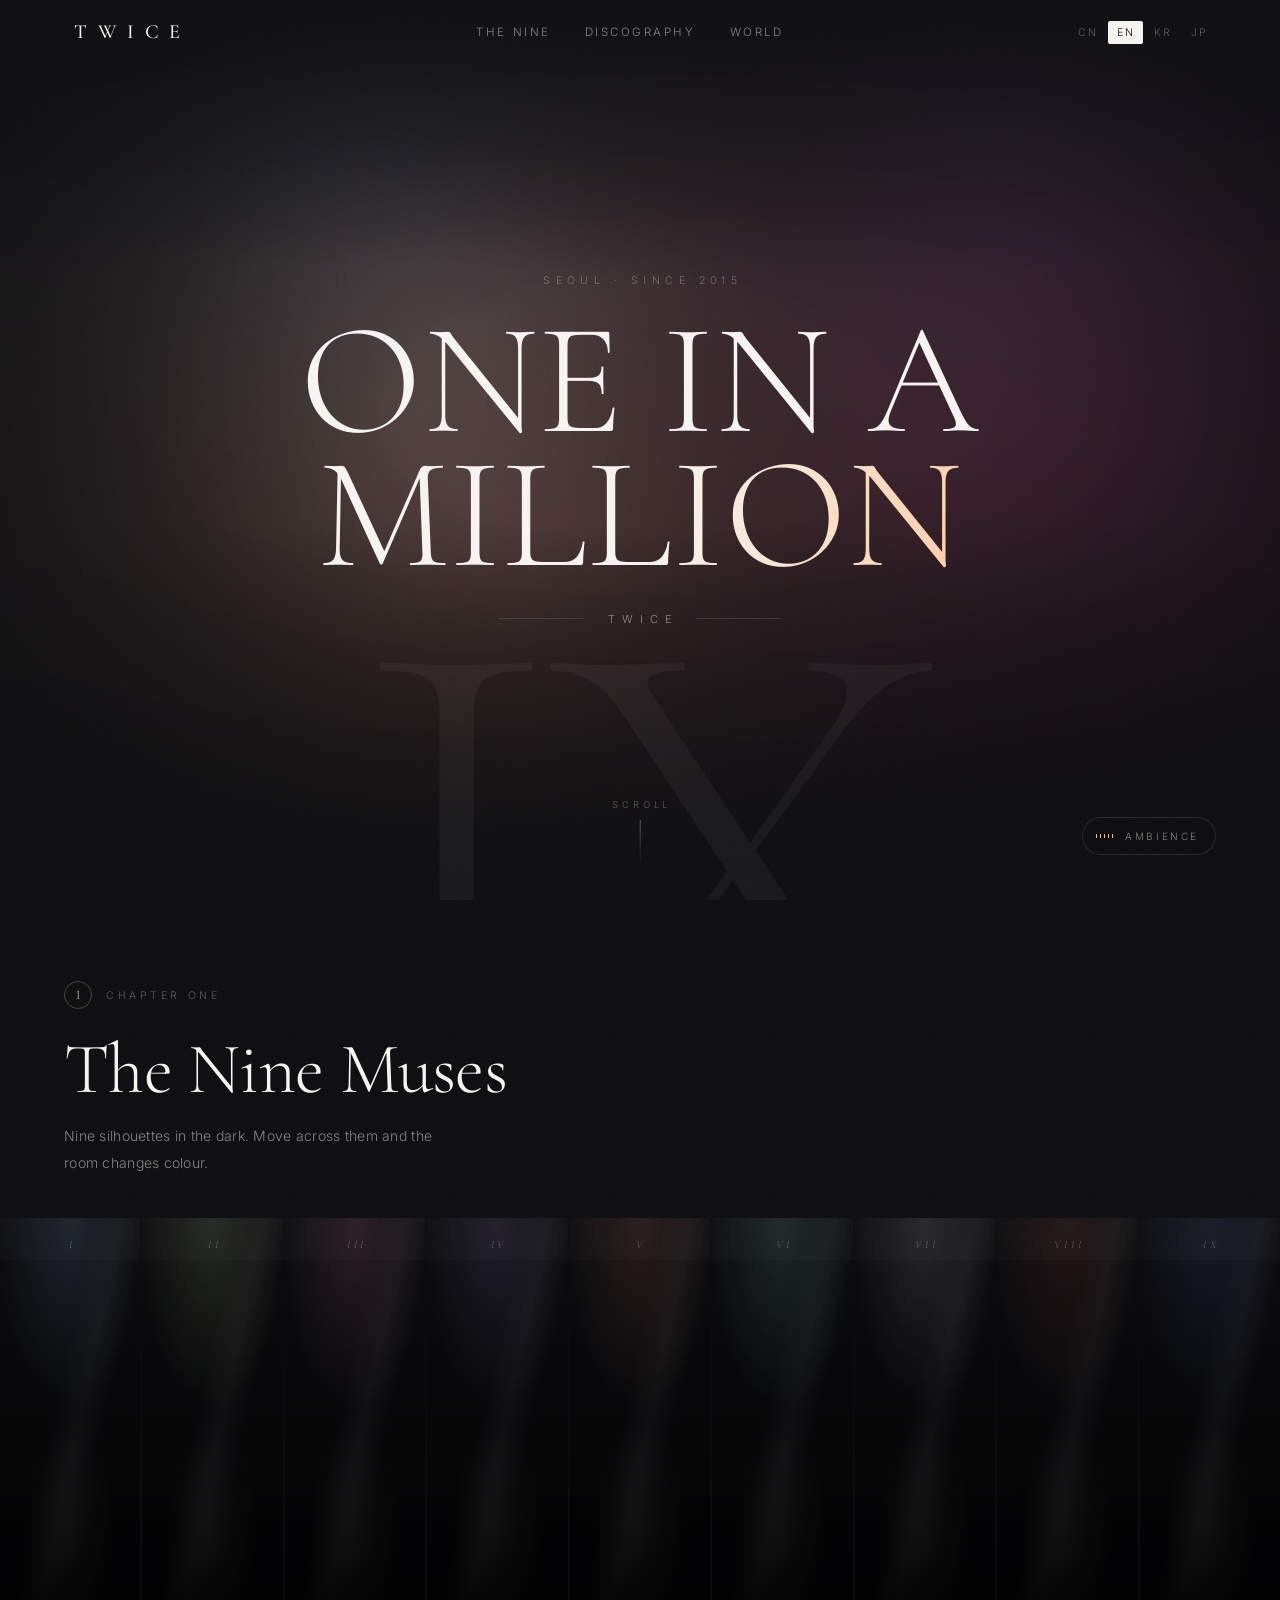
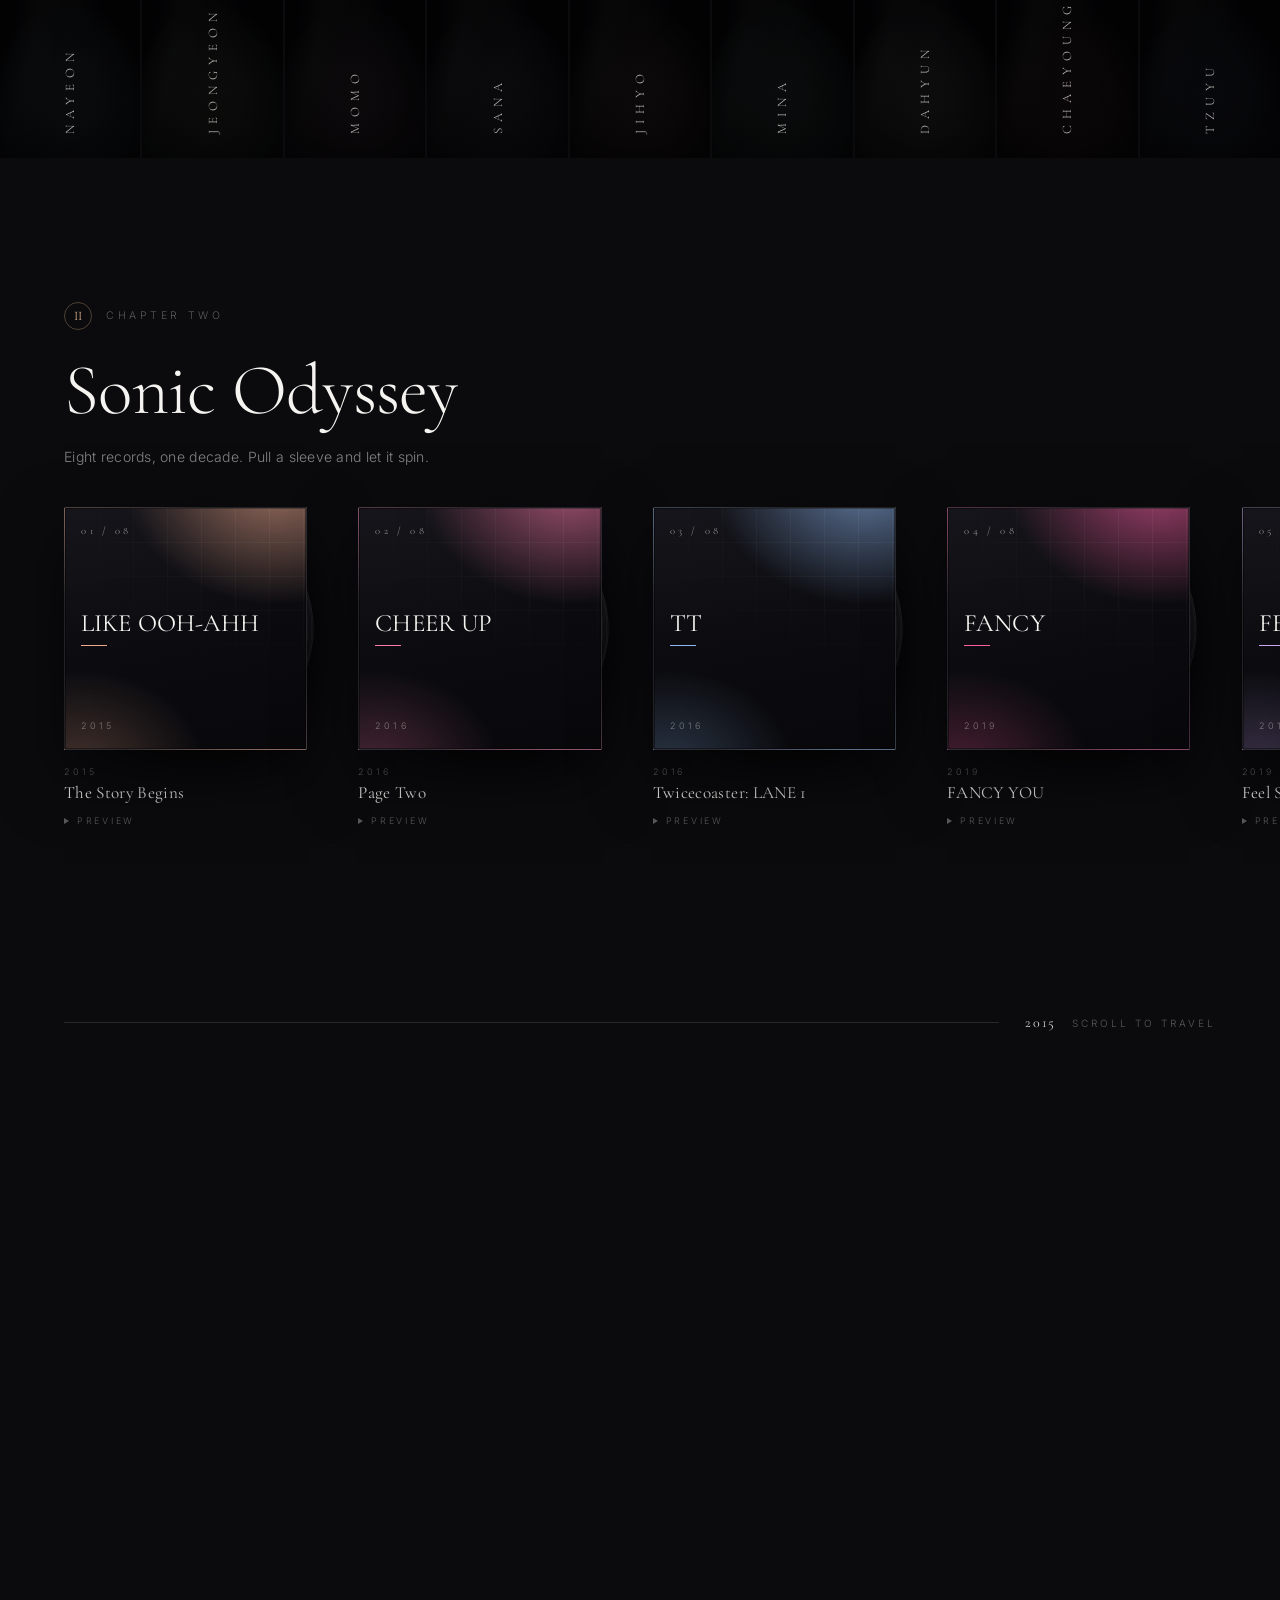
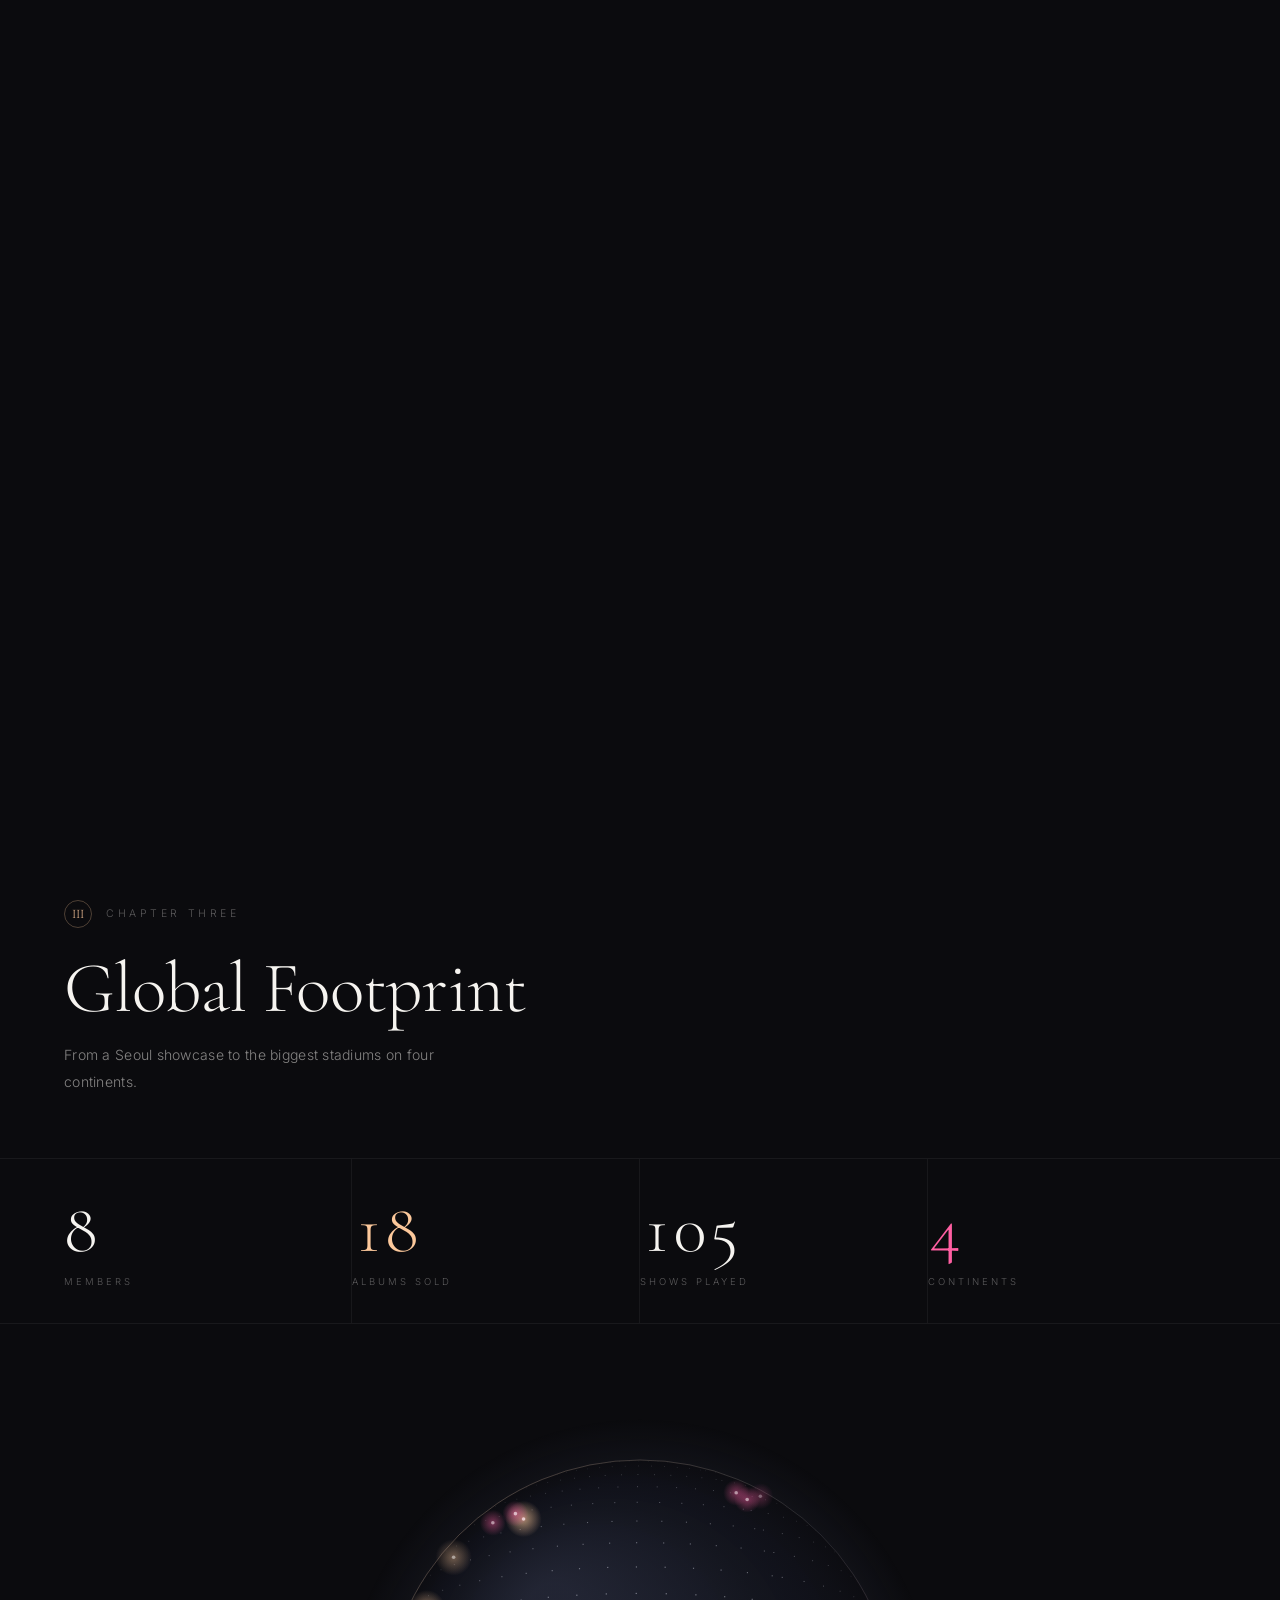
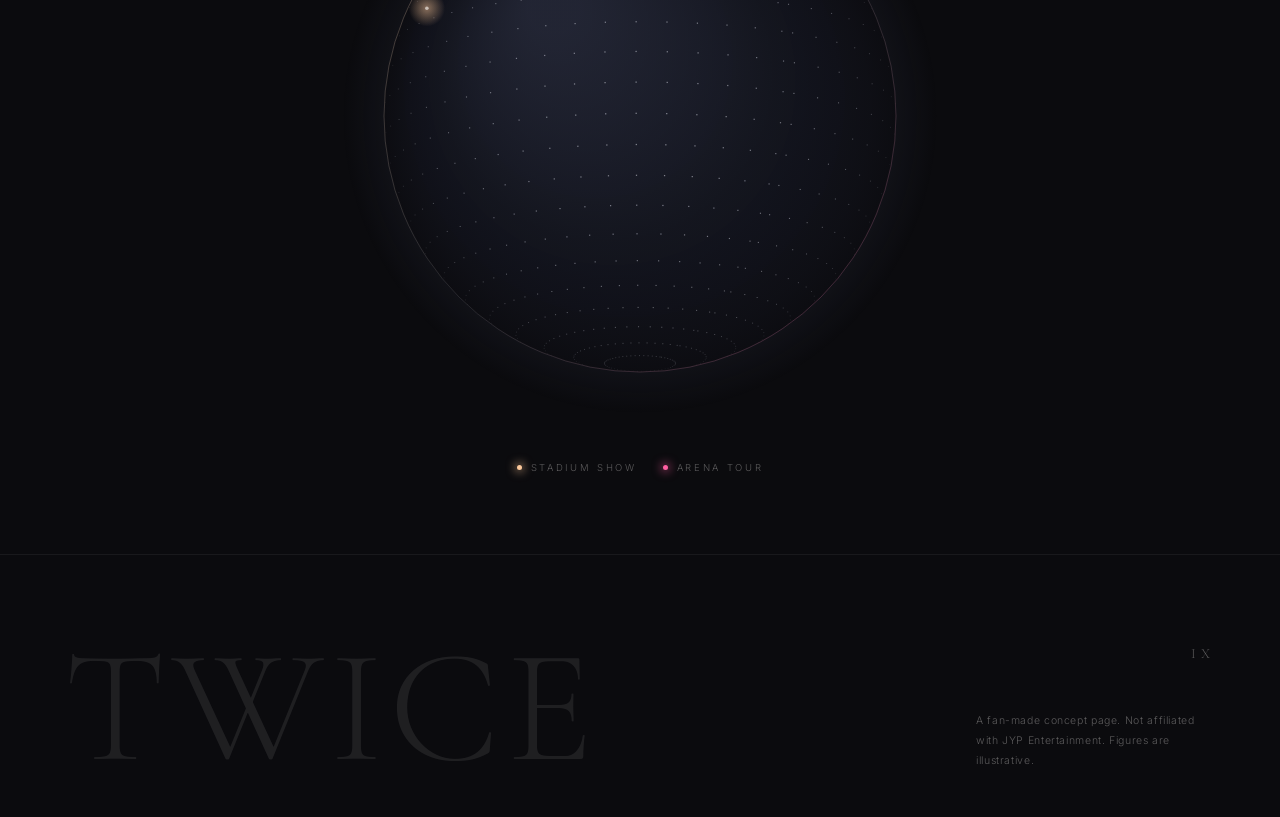
==== twice/index.html @ 0f2a654a "feat(twice): 新增 TWICE 宣传页——九人九色手风琴 / 黑胶唱片墙 / 3D 地球 / 四语切换 - 轻奢暗黑版式：哑光黑底，应援色只做边缘环境光，衬线标题 + 细字距正文 - 首屏" ====
<!DOCTYPE html>
<html lang="en" data-lang="en">
<head>
<meta charset="UTF-8">
<meta name="viewport" content="width=device-width, initial-scale=1">
<title>TWICE — ONE IN A MILLION</title>
<meta name="description" content="An editorial tribute to TWICE — nine voices, a decade on stage, and a world lit up in candy light.">
<meta name="theme-color" content="#0B0B0E">
<link rel="icon" href="../favicon.svg" type="image/svg+xml">
<link rel="preconnect" href="https://fonts.googleapis.com">
<link rel="preconnect" href="https://fonts.gstatic.com" crossorigin>
<link href="https://fonts.googleapis.com/css2?family=Cormorant+Garamond:ital,wght@0,300;0,400;0,500;0,600;1,300;1,400&family=Inter:wght@300;400;500&family=Noto+Sans+SC:wght@300;400;500&family=Noto+Serif+SC:wght@300;400&display=swap" rel="stylesheet">
<link rel="stylesheet" href="./style.css">
</head>
<body class="is-loading">

<!-- 微噪点 + 环境极光 -->
<div class="grain" aria-hidden="true"></div>
<div class="ambient" aria-hidden="true"><i class="a"></i><i class="b"></i></div>

<!-- Candybong 光标 -->
<canvas class="cursor-trail" id="cursorTrail" aria-hidden="true"></canvas>
<div class="cursor-dot" id="cursorDot" aria-hidden="true"></div>

<!-- 载入：罗马数字 IX 的线条 -->
<div class="loader" id="loader" aria-hidden="true">
  <svg class="loader-ix" viewBox="0 0 120 64" fill="none">
    <path class="s1" d="M30 8v48"/>
    <path class="s2" d="M90 8L56 56"/>
    <path class="s3" d="M56 8L90 56"/>
  </svg>
  <div class="loader-bar"><i id="loaderBar"></i></div>
  <div class="loader-num" id="loaderNum">00</div>
</div>

<nav class="nav" id="nav">
  <a class="nav-mark" href="#top">TWICE</a>
  <div class="nav-links">
    <a href="#muses" data-i18n="nav.nine">The Nine</a>
    <a href="#odyssey" data-i18n="nav.disco">Discography</a>
    <a href="#footprint" data-i18n="nav.world">World</a>
  </div>
  <div class="lang" role="group" aria-label="Language">
    <button type="button" data-lang-btn="cn">CN</button>
    <button type="button" data-lang-btn="en" class="on">EN</button>
    <button type="button" data-lang-btn="kr">KR</button>
    <button type="button" data-lang-btn="jp">JP</button>
  </div>
</nav>

<main id="top">

  <!-- ============ 首屏 ============ -->
  <section class="hero" id="hero">
    <canvas class="hero-canvas" id="heroCanvas"></canvas>
    <div class="hero-vignette"></div>
    <div class="hero-ix" aria-hidden="true">IX</div>
    <div class="hero-inner" id="heroInner">
      <p class="hero-kicker" data-i18n="hero.kicker">Seoul · Since 2015</p>
      <h1 class="hero-title"><span>One in a</span><span>Million</span></h1>
      <p class="hero-sub"><i></i><span>TWICE</span><i></i></p>
    </div>
    <button class="sound" id="soundBtn" type="button" aria-pressed="false">
      <span class="bars"><i></i><i></i><i></i><i></i><i></i></span>
      <span class="sound-label" data-i18n="hero.sound">Ambience</span>
    </button>
    <div class="scroll-hint"><span data-i18n="hero.scroll">Scroll</span><i></i></div>
  </section>

  <!-- ============ 九人九色 ============ -->
  <section class="muses" id="muses">
    <header class="sec-head">
      <p class="sec-kicker"><span>I</span> <em data-i18n="muses.kicker">Chapter One</em></p>
      <h2 class="sec-title" data-i18n="muses.title">The Nine Muses</h2>
      <p class="sec-lead" data-i18n="muses.lead">Nine silhouettes in the dark. Move across them and the room changes colour.</p>
    </header>
    <div class="muses-track" id="musesTrack"></div>
  </section>

  <!-- ============ 音乐编年史 ============ -->
  <section class="odyssey" id="odyssey">
    <div class="ody-sticky">
      <header class="sec-head ody-head">
        <p class="sec-kicker"><span>II</span> <em data-i18n="ody.kicker">Chapter Two</em></p>
        <h2 class="sec-title" data-i18n="ody.title">Sonic Odyssey</h2>
        <p class="sec-lead" data-i18n="ody.lead">Eight records, one decade. Pull a sleeve and let it spin.</p>
      </header>
      <div class="ody-viewport">
        <div class="ody-track" id="odyTrack"></div>
      </div>
      <div class="ody-foot">
        <div class="ody-progress"><i id="odyBar"></i></div>
        <p class="ody-now"><span id="odyNow">2015</span> <em data-i18n="ody.now">scroll to travel</em></p>
      </div>
    </div>
  </section>

  <!-- ============ 全球足迹 ============ -->
  <section class="footprint" id="footprint">
    <header class="sec-head">
      <p class="sec-kicker"><span>III</span> <em data-i18n="fp.kicker">Chapter Three</em></p>
      <h2 class="sec-title" data-i18n="fp.title">Global Footprint</h2>
      <p class="sec-lead" data-i18n="fp.lead">From a Seoul showcase to the biggest stadiums on four continents.</p>
    </header>

    <div class="stats">
      <div class="stat"><b data-count="9" data-suffix="">0</b><span data-i18n="fp.s1">Members</span></div>
      <div class="stat"><b data-count="20" data-suffix="M+">0</b><span data-i18n="fp.s2">Albums sold</span></div>
      <div class="stat"><b data-count="120" data-suffix="+">0</b><span data-i18n="fp.s3">Shows played</span></div>
      <div class="stat"><b data-count="4" data-suffix="">0</b><span data-i18n="fp.s4">Continents</span></div>
    </div>

    <div class="globe-wrap">
      <canvas id="globe" role="img" aria-label="Interactive globe of tour stops — drag to rotate, click a city"></canvas>
      <div class="globe-legend">
        <span><i class="dot gold"></i><em data-i18n="fp.legend1">Stadium show</em></span>
        <span><i class="dot pink"></i><em data-i18n="fp.legend2">Arena tour</em></span>
      </div>
      <div class="globe-card" id="globeCard" aria-live="polite">
        <p class="gc-kicker" id="gcKicker">Tokyo</p>
        <h3 id="gcTitle">Nissan Stadium</h3>
        <p id="gcDesc">Two nights, 140,000 candy lights.</p>
        <div class="gc-art" id="gcArt"></div>
      </div>
    </div>
  </section>

  <footer class="foot">
    <div class="foot-mark">TWICE</div>
    <p class="foot-note" data-i18n="foot.note">A fan-made concept page. Not affiliated with JYP Entertainment. Figures are illustrative.</p>
    <div class="foot-ix">IX</div>
  </footer>

</main>

<script src="./main.js"></script>
</body>
</html>
---- twice/style.css ----
/* ============================================================
   TWICE — ONE IN A MILLION
   轻奢暗黑 · 官方应援色做环境极光 · 杂志式留白
   ============================================================ */

:root{
  --ink:      #0B0B0E;
  --ink-2:    #101014;
  --paper:    #F6F4F0;
  --mute:     rgba(246,244,240,.52);
  --mute-2:   rgba(246,244,240,.34);
  --line:     rgba(246,244,240,.12);
  --line-2:   rgba(246,244,240,.06);
  --apricot:  #FCC89B;
  --magenta:  #FF5FA2;
  --champ:    #D8C39C;

  --glow-a:   #FCC89B;
  --glow-b:   #FF5FA2;

  --serif: "Cormorant Garamond","Playfair Display","Noto Serif SC","Source Han Serif SC","Songti SC",SimSun,"宋体",Georgia,"Times New Roman",serif;
  --sans:  "Inter","Noto Sans SC",-apple-system,"Segoe UI",system-ui,sans-serif;

  --ease: cubic-bezier(.16,1,.3,1);
  --pad: clamp(20px,5vw,84px);
}

*,*::before,*::after{box-sizing:border-box}
html{scroll-behavior:smooth}
body{
  margin:0;background:var(--ink);color:var(--paper);
  font-family:var(--sans);font-weight:300;
  -webkit-font-smoothing:antialiased;
  overflow-x:hidden;
}
body.is-loading{overflow:hidden;height:100vh}
img,canvas{display:block;max-width:100%}
button{font:inherit;color:inherit;background:none;border:0;cursor:pointer}
a{color:inherit;text-decoration:none}
::selection{background:var(--magenta);color:#0B0B0E}

/* 触屏/窄屏隐藏自定义光标 */
@media (hover:none),(max-width:820px){
  .cursor-dot,.cursor-trail{display:none}
  body{cursor:auto}
}

/* ---------- 胶片噪点 ---------- */
.grain{
  position:fixed;inset:-40%;z-index:9;pointer-events:none;
  opacity:.05;mix-blend-mode:screen;
  background-image:url("data:image/svg+xml,%3Csvg xmlns='http://www.w3.org/2000/svg' width='160' height='160'%3E%3Cfilter id='n'%3E%3CfeTurbulence type='fractalNoise' baseFrequency='.85' numOctaves='3' stitchTiles='stitch'/%3E%3C/filter%3E%3Crect width='160' height='160' filter='url(%23n)'/%3E%3C/svg%3E");
  animation:grain 6s steps(5) infinite;
}
@keyframes grain{
  0%{transform:translate(0,0)}20%{transform:translate(-3%,2%)}40%{transform:translate(2%,-3%)}
  60%{transform:translate(-2%,-2%)}80%{transform:translate(3%,1%)}100%{transform:translate(0,0)}
}

/* ---------- 环境极光：应援色只在边缘若隐若现 ---------- */
.ambient{position:fixed;inset:0;z-index:0;pointer-events:none;overflow:hidden}
.ambient i{
  position:absolute;display:block;border-radius:50%;
  filter:blur(150px);opacity:.10;
  transition:background 1.2s var(--ease),opacity 1.2s var(--ease);
}
.ambient .a{
  width:52vw;height:52vw;left:-26vw;top:-20vw;
  background:radial-gradient(circle,var(--glow-a),transparent 66%);
}
.ambient .b{
  width:48vw;height:48vw;right:-24vw;bottom:-20vw;
  background:radial-gradient(circle,var(--glow-b),transparent 66%);
}

/* ---------- Candybong 光标 ---------- */
.cursor-dot{
  position:fixed;left:0;top:0;width:9px;height:9px;border-radius:50%;
  background:var(--apricot);z-index:60;pointer-events:none;
  transform:translate(-50%,-50%);
  box-shadow:0 0 14px 3px rgba(252,200,155,.55),0 0 34px 10px rgba(255,95,162,.22);
  mix-blend-mode:screen;
  transition:width .25s var(--ease),height .25s var(--ease),background .25s;
}
.cursor-dot.is-down{width:26px;height:26px;background:var(--magenta)}
.cursor-trail{position:fixed;inset:0;width:100%;height:100%;z-index:59;pointer-events:none;mix-blend-mode:screen}
@media (hover:none),(max-width:820px){ body{cursor:auto} }

/* ---------- 载入 ---------- */
.loader{
  position:fixed;inset:0;z-index:100;background:var(--ink);
  display:grid;place-content:center;justify-items:center;gap:26px;
  transition:opacity .9s var(--ease),visibility .9s;
}
.loader.is-done{opacity:0;visibility:hidden}
.loader-ix{width:132px;height:70px}
.loader-ix path{
  stroke:rgba(246,244,240,.92);stroke-width:1.6;stroke-linecap:round;
  stroke-dasharray:70;stroke-dashoffset:70;
  animation:draw .95s var(--ease) forwards;
}
.loader-ix .s2{animation-delay:.14s}
.loader-ix .s3{animation-delay:.28s}
@keyframes draw{to{stroke-dashoffset:0}}
.loader-bar{width:132px;height:1px;background:var(--line);overflow:hidden}
.loader-bar i{display:block;height:100%;width:0;background:linear-gradient(90deg,var(--apricot),var(--magenta))}
.loader-num{
  font-family:var(--serif);font-size:12px;letter-spacing:.42em;
  color:rgba(246,244,240,.5);font-variant-numeric:tabular-nums;
}

/* ---------- 导航 ---------- */
.nav{
  position:fixed;top:0;left:0;right:0;z-index:50;
  display:flex;align-items:center;justify-content:space-between;
  gap:24px;padding:20px var(--pad);
  border-bottom:1px solid transparent;
  background:transparent;
  transition:transform .8s var(--ease),background .5s,border-color .5s,backdrop-filter .5s,padding .5s var(--ease);
}
body.is-loading .nav{transform:translateY(-102%)}
.nav.is-solid{
  background:rgba(11,11,14,.62);
  backdrop-filter:blur(22px) saturate(140%);
  -webkit-backdrop-filter:blur(22px) saturate(140%);
  border-bottom-color:var(--line-2);
  padding-top:14px;padding-bottom:14px;
}
.nav-mark{
  font-family:var(--serif);font-size:20px;letter-spacing:.52em;
  font-weight:500;text-indent:.52em;
}
.nav-links{display:flex;gap:34px;font-size:11.5px;letter-spacing:.22em;text-transform:uppercase;color:var(--mute)}
.nav-links a{position:relative;padding:4px 0;transition:color .3s}
.nav-links a::after{
  content:"";position:absolute;left:0;right:0;bottom:0;height:1px;
  background:linear-gradient(90deg,var(--apricot),var(--magenta));
  transform:scaleX(0);transform-origin:left;transition:transform .5s var(--ease);
}
.nav-links a:hover{color:var(--paper)}
.nav-links a:hover::after{transform:scaleX(1)}

.lang{display:flex;gap:2px;align-items:center}
.lang button{
  padding:5px 9px;font-size:10.5px;letter-spacing:.14em;color:var(--mute-2);
  border-radius:2px;transition:color .3s,background .3s;
}
.lang button:hover{color:var(--paper)}
.lang button.on{color:var(--ink);background:var(--paper)}
@media (max-width:760px){
  .nav-links{display:none}
  .nav-mark{font-size:17px;letter-spacing:.4em}
}

/* ---------- 通用章节头 ---------- */
.sec-head{max-width:1440px;margin:0 auto;padding:0 var(--pad)}
.sec-kicker{
  display:flex;align-items:center;gap:14px;
  font-size:10.5px;letter-spacing:.34em;text-transform:uppercase;color:var(--mute-2);
  margin:0 0 26px;
}
.sec-kicker span{
  font-family:var(--serif);font-size:13px;letter-spacing:0;color:var(--apricot);
  border:1px solid rgba(252,200,155,.28);border-radius:50%;
  width:28px;height:28px;display:grid;place-items:center;flex:0 0 auto;
}
.sec-kicker em{font-style:normal}
.sec-title{
  font-family:var(--serif);font-weight:300;
  font-size:clamp(2.6rem,5.6vw,4.8rem);line-height:.98;
  letter-spacing:-.01em;margin:0 0 18px;
}
.sec-lead{
  max-width:44ch;margin:0;color:var(--mute);
  font-size:14px;line-height:1.9;letter-spacing:.02em;
}

/* ============================================================
   首屏
   ============================================================ */
.hero{
  position:relative;height:100svh;min-height:620px;
  display:grid;place-items:center;overflow:hidden;
  z-index:1;
}
.hero-canvas{
  position:absolute;inset:0;width:100%;height:100%;
  filter:blur(64px) saturate(1.1);
  opacity:.62;transform:scale(1.12);
}
.hero-vignette{
  position:absolute;inset:0;
  background:
    radial-gradient(96% 74% at 50% 46%, transparent 18%, rgba(11,11,14,.62) 62%, var(--ink) 92%),
    linear-gradient(180deg, rgba(11,11,14,.82), transparent 30%, transparent 58%, var(--ink));
}
.hero-inner{position:relative;z-index:2;text-align:center;padding:0 var(--pad)}
/* 「9」的几何母题：从首屏下缘升起、被裁掉的罗马数字 */
.hero-ix{
  position:absolute;left:50%;top:70%;transform:translateX(-50%);
  z-index:1;pointer-events:none;user-select:none;
  font-family:var(--serif);font-weight:300;
  font-size:min(62vw,640px);line-height:.72;letter-spacing:-.04em;
  color:rgba(246,244,240,.045);
}
.hero-kicker{
  margin:0 0 clamp(18px,3vh,34px);
  font-size:10.5px;letter-spacing:.52em;text-transform:uppercase;color:var(--mute-2);
  text-indent:.52em;
}
.hero-title{
  margin:0;font-family:var(--serif);font-weight:300;
  font-size:clamp(3.4rem,12.4vw,10rem);line-height:.84;
  letter-spacing:.005em;text-transform:uppercase;
}
.hero-title span{display:block}
.hero-title span:last-child{
  background:linear-gradient(100deg,var(--paper) 24%,var(--apricot) 48%,var(--magenta) 66%,var(--paper) 84%);
  -webkit-background-clip:text;background-clip:text;color:transparent;
  background-size:220% 100%;
  animation:sheen 9s ease-in-out infinite;
}
@keyframes sheen{
  0%,100%{background-position:0% 50%}
  50%{background-position:100% 50%}
}
.hero-sub{
  display:flex;align-items:center;justify-content:center;gap:18px;
  margin:clamp(20px,3.4vh,40px) 0 0;
  font-size:11px;letter-spacing:.62em;text-indent:.62em;color:var(--mute);
}
.hero-sub i{display:block;width:clamp(28px,7vw,86px);height:1px;background:var(--line)}

.sound{
  position:absolute;right:var(--pad);bottom:clamp(24px,5vh,54px);z-index:3;
  display:flex;align-items:center;gap:12px;
  padding:11px 16px 11px 13px;border-radius:99px;
  border:1px solid var(--line);background:rgba(11,11,14,.28);
  backdrop-filter:blur(14px);-webkit-backdrop-filter:blur(14px);
  transition:border-color .4s,background .4s;
}
.sound:hover{border-color:rgba(252,200,155,.4);background:rgba(11,11,14,.5)}
.sound .bars{display:flex;align-items:center;gap:2.5px;height:14px}
.sound .bars i{
  display:block;width:1.5px;height:4px;background:var(--apricot);border-radius:2px;
  transition:height .3s var(--ease);
}
.sound[aria-pressed="true"] .bars i{animation:eq .9s ease-in-out infinite}
.sound[aria-pressed="true"] .bars i:nth-child(2){animation-delay:.12s}
.sound[aria-pressed="true"] .bars i:nth-child(3){animation-delay:.26s}
.sound[aria-pressed="true"] .bars i:nth-child(4){animation-delay:.08s}
.sound[aria-pressed="true"] .bars i:nth-child(5){animation-delay:.2s}
@keyframes eq{0%,100%{height:3px}50%{height:14px}}
.sound-label{font-size:10px;letter-spacing:.26em;text-transform:uppercase;color:var(--mute)}

.scroll-hint{
  position:absolute;left:50%;bottom:clamp(20px,4vh,42px);transform:translateX(-50%);
  z-index:3;display:flex;flex-direction:column;align-items:center;gap:10px;
  font-size:9.5px;letter-spacing:.4em;text-transform:uppercase;color:var(--mute-2);
  text-indent:.4em;
}
.scroll-hint i{display:block;width:1px;height:44px;background:linear-gradient(180deg,var(--mute-2),transparent);animation:drip 2.4s var(--ease) infinite}
@keyframes drip{0%{transform:scaleY(.2);transform-origin:top;opacity:0}40%{opacity:1}100%{transform:scaleY(1);transform-origin:top;opacity:0}}

/* ============================================================
   九人九色：横向手风琴
   ============================================================ */
.muses{position:relative;z-index:1;padding:clamp(70px,9vh,110px) 0 clamp(40px,6vh,70px)}
.muses-track{
  display:flex;gap:2px;
  margin-top:clamp(30px,4.6vh,54px);
  height:clamp(400px,60vh,580px);
}
.muse{
  position:relative;flex:1 1 0;min-width:0;overflow:hidden;
  background:#0A0A0D;cursor:pointer;outline:none;
  transition:flex-grow .95s var(--ease);
}
.muse:hover,.muse:focus-visible,.muse.is-open{flex-grow:5.4}
.muse-art{
  position:absolute;inset:0;
  background:
    radial-gradient(120% 62% at 50% 110%, color-mix(in srgb,var(--c1) 46%,transparent), transparent 64%),
    radial-gradient(74% 48% at 50% 2%, color-mix(in srgb,var(--c2) 26%,transparent), transparent 70%),
    linear-gradient(180deg,#15151b 0%,#0B0B0F 58%,#070709 100%);
  filter:grayscale(.52) brightness(.8) contrast(1.04);
  transform:scale(1.02);
  transition:filter 1.1s var(--ease),transform 1.4s var(--ease);
}
.muse:hover .muse-art,.muse:focus-visible .muse-art,.muse.is-open .muse-art{filter:none;transform:scale(1.05)}
/* 展开时浮起一个巨大的首字母，杂志式的版式重心 */
.muse::before{
  content:attr(data-initial);
  position:absolute;left:50%;top:41%;transform:translate(-50%,-50%);
  font-family:var(--serif);font-weight:300;font-size:clamp(96px,12.5vw,190px);line-height:1;
  color:rgba(246,244,240,.07);z-index:1;pointer-events:none;
  opacity:0;transition:opacity .9s var(--ease) .1s;
}
.muse:hover::before,.muse:focus-visible::before,.muse.is-open::before{opacity:1}
/* 光带：制造"打光"的假象 */
.muse-art::before{
  content:"";position:absolute;inset:0;
  background:
    linear-gradient(102deg,transparent 38%,rgba(255,255,255,.10) 48%,transparent 58%),
    radial-gradient(42% 28% at 50% 58%, rgba(255,255,255,.14), transparent 72%);
  mix-blend-mode:screen;opacity:.4;
  transition:opacity 1s var(--ease);
}
.muse:hover .muse-art::before,.muse.is-open .muse-art::before{opacity:.85}
.muse-art::after{
  content:"";position:absolute;inset:0;
  background:linear-gradient(180deg,transparent 46%,rgba(7,7,9,.55) 78%,rgba(7,7,9,.92));
}
/* 卡片底部那道 1px 光，悬停时从中间展开 */
.muse::after{
  content:"";position:absolute;left:0;right:0;bottom:0;height:1px;z-index:4;
  background:linear-gradient(90deg,transparent,var(--c1),transparent);
  transform:scaleX(0);transform-origin:50% 50%;
  transition:transform .9s var(--ease);
}
.muse:hover::after,.muse:focus-visible::after,.muse.is-open::after{transform:scaleX(1)}
.muse-index{
  position:absolute;top:20px;left:0;right:0;text-align:center;z-index:2;
  font-family:var(--serif);font-style:italic;font-size:11px;letter-spacing:.34em;
  color:rgba(246,244,240,.34);text-indent:.34em;
  transition:color .6s var(--ease);
}
.muse:hover .muse-index{color:rgba(246,244,240,.6)}
.muse-name{
  position:absolute;bottom:24px;left:50%;transform:translateX(-50%) rotate(180deg);
  writing-mode:vertical-rl;
  font-family:var(--serif);font-size:13px;letter-spacing:.46em;
  color:rgba(246,244,240,.78);z-index:2;white-space:nowrap;
  transition:opacity .45s var(--ease),transform .7s var(--ease);
}
.muse:hover .muse-name,.muse:focus-visible .muse-name,.muse.is-open .muse-name{
  opacity:0;transform:translateX(-50%) rotate(180deg) translateY(-16px);
}
.muse-info{
  position:absolute;left:0;right:0;bottom:0;z-index:3;
  padding:24px 26px 28px;
  opacity:0;transform:translateY(20px);
  transition:opacity .6s var(--ease) .14s,transform .9s var(--ease) .14s;
  pointer-events:none;
}
.muse:hover .muse-info,.muse:focus-visible .muse-info,.muse.is-open .muse-info{opacity:1;transform:none}
.muse-info .role{
  font-size:9px;letter-spacing:.34em;text-transform:uppercase;
  color:var(--c1);margin:0 0 10px;
}
.muse-info h3{
  font-family:var(--serif);font-weight:400;margin:0 0 10px;
  font-size:clamp(1.4rem,2.1vw,2rem);letter-spacing:.05em;
}
.muse-info .note{
  margin:0 0 14px;color:var(--mute);
  max-width:30ch;font-style:italic;
  font-family:var(--serif);font-size:14.5px;line-height:1.7;letter-spacing:.01em;
}
.muse-info .meta{
  display:flex;flex-wrap:wrap;gap:8px 18px;align-items:baseline;
  font-size:9.5px;letter-spacing:.2em;text-transform:uppercase;color:var(--mute-2);
  border-top:1px solid var(--line-2);padding-top:12px;
}
.muse-info .meta b{font-weight:400;color:var(--paper)}

@media (max-width:820px){
  .muses-track{height:auto;flex-direction:column;gap:4px}
  .muse{height:118px;flex:none;transition:height .8s var(--ease)}
  .muse:hover,.muse:focus-visible,.muse.is-open{flex-grow:0;height:330px}
  /* 触屏没有 hover，收起态就得多露一点颜色，否则九张全是黑的 */
  .muse-art{filter:grayscale(.34) brightness(.92) contrast(1.02)}
  /* 底部那道光改成左侧竖线，像书脊上的色标 */
  .muse::after{
    left:0;right:auto;top:0;bottom:0;width:2px;height:auto;
    background:linear-gradient(180deg,transparent,var(--c1),transparent);
    transform:scaleY(.45);transform-origin:50% 0;
  }
  .muse:hover::after,.muse:focus-visible::after,.muse.is-open::after{transform:scaleY(1)}
  .muse::before{font-size:clamp(90px,34vw,150px);left:auto;right:14px;top:50%;transform:translateY(-50%)}
  .muse-name{
    writing-mode:horizontal-tb;transform:none;left:22px;bottom:22px;
    letter-spacing:.34em;font-size:14px;
  }
  .muse:hover .muse-name,.muse.is-open .muse-name{transform:translateY(-8px)}
  .muse-index{text-align:left;left:22px;top:auto;bottom:52px;font-size:10px}
  .muse-info{padding:22px}
  .muse-art::after{background:linear-gradient(180deg,transparent 30%,rgba(7,7,9,.72) 70%,rgba(7,7,9,.94))}
}

/* ============================================================
   音乐编年史：横向黑胶墙
   ============================================================ */
.odyssey{position:relative;height:420vh;z-index:1}
.ody-sticky{
  position:sticky;top:0;height:100svh;overflow:hidden;
  display:flex;flex-direction:column;justify-content:center;
  padding:clamp(70px,10vh,120px) 0 clamp(60px,9vh,100px);
}
.ody-head{margin-bottom:clamp(26px,4vh,52px);width:100%;align-self:stretch}
.ody-viewport{overflow:visible;width:100%}
.ody-track{
  display:flex;align-items:center;gap:clamp(28px,4vw,64px);
  padding:0 var(--pad);
  will-change:transform;
}
.album{flex:0 0 auto;width:clamp(210px,19vw,286px);cursor:pointer;outline:none}
.sleeve{position:relative;width:100%;aspect-ratio:1;perspective:900px}
.vinyl{
  position:absolute;top:3%;left:3%;width:94%;height:94%;border-radius:50%;
  background:
    radial-gradient(70% 100% at 96% 46%, rgba(255,255,255,.07), transparent 44%),
    repeating-radial-gradient(circle at 50% 50%, rgba(255,255,255,.04) 0 1px, transparent 1px 4px),
    radial-gradient(circle at 50% 50%, #141419 0 29%, #07070a 30% 100%);
  box-shadow:inset 0 0 0 1px rgba(255,255,255,.06), 0 18px 44px rgba(0,0,0,.6);
  transform:translateX(6%) rotate(-8deg);
  transition:transform .95s var(--ease);
}
.vinyl::after{
  content:"";position:absolute;left:50%;top:50%;width:31%;height:31%;
  transform:translate(-50%,-50%);border-radius:50%;
  background:
    radial-gradient(circle at 50% 50%, #08080a 0 26%, transparent 27%),
    conic-gradient(from 0deg, var(--c), color-mix(in srgb,var(--c) 42%,#000), var(--c));
  box-shadow:0 0 0 1px rgba(255,255,255,.12);
}
.album:hover .vinyl{transform:translateX(30%) rotate(0deg)}
.album.is-playing .vinyl{animation:spin 6s linear infinite}
@keyframes spin{from{transform:translateX(30%) rotate(0deg)}to{transform:translateX(30%) rotate(360deg)}}

.cover{
  position:absolute;inset:0;overflow:hidden;
  background:
    radial-gradient(118% 96% at 88% -12%, color-mix(in srgb,var(--c) 62%,transparent) 0%, transparent 54%),
    radial-gradient(90% 70% at 6% 108%, color-mix(in srgb,var(--c) 26%,transparent) 0%, transparent 58%),
    linear-gradient(168deg,#15151b 0%,#0C0C10 52%,#08080B 100%);
  border:1px solid rgba(246,244,240,.10);
  box-shadow:0 26px 60px rgba(0,0,0,.55), inset 0 0 0 1px rgba(0,0,0,.4);
  display:flex;flex-direction:column;justify-content:space-between;
  padding:16px 16px 18px;
  transition:transform .9s var(--ease),box-shadow .9s var(--ease),border-color .6s;
}
/* 唱片封套上的细网格，压住大色块 */
.cover::before{
  content:"";position:absolute;inset:0;pointer-events:none;
  background-image:
    linear-gradient(90deg, rgba(246,244,240,.055) 1px, transparent 1px),
    linear-gradient(180deg, rgba(246,244,240,.055) 1px, transparent 1px);
  background-size:34px 34px;
  mask-image:radial-gradient(120% 100% at 80% 0%, #000, transparent 72%);
  -webkit-mask-image:radial-gradient(120% 100% at 80% 0%, #000, transparent 72%);
}
.album:hover .cover{
  transform:translateY(-6px);
  box-shadow:0 36px 76px rgba(0,0,0,.66);
  border-color:rgba(246,244,240,.2);
}
.cover .cn{
  font-family:var(--serif);font-size:10.5px;letter-spacing:.34em;
  color:rgba(246,244,240,.6);position:relative;
}
.cover .ct{
  font-family:var(--serif);font-weight:400;line-height:.92;
  font-size:clamp(21px,1.95vw,29px);letter-spacing:.005em;
  text-transform:uppercase;position:relative;
  padding-bottom:11px;
  text-wrap:balance;
}
.cover .ct::after{
  content:"";position:absolute;left:0;bottom:0;width:26px;height:1px;
  background:var(--c);
}
.cover .cy{
  font-size:9px;letter-spacing:.34em;color:rgba(246,244,240,.42);
  position:relative;
}
.album-meta{margin-top:16px;display:flex;flex-direction:column;gap:5px}
.album-meta .yr{font-size:9px;letter-spacing:.32em;color:var(--mute-2)}
.album-meta h3{
  margin:0;font-family:var(--serif);font-weight:400;
  font-size:clamp(15px,1.34vw,19px);letter-spacing:.02em;color:rgba(246,244,240,.9);
}
.album-meta .pl{
  margin:7px 0 0;display:flex;align-items:center;gap:8px;
  font-size:9px;letter-spacing:.3em;text-transform:uppercase;color:var(--mute-2);
  transition:color .4s var(--ease);
}
.album-meta .pl i{
  display:block;width:0;height:0;
  border-left:5px solid currentColor;
  border-top:3.5px solid transparent;border-bottom:3.5px solid transparent;
  transition:transform .4s var(--ease);
}
.album:hover .album-meta .pl,.album:focus-visible .album-meta .pl{color:var(--apricot)}
.album:hover .album-meta .pl i{transform:translateX(2px)}
.album.is-playing .album-meta .pl{color:var(--magenta)}
.album.is-playing .album-meta .pl i{animation:blink 1.1s steps(2) infinite}
@keyframes blink{50%{opacity:.15}}

.ody-foot{
  margin-top:auto;padding:clamp(26px,4vh,46px) var(--pad) 0;
  display:flex;align-items:center;gap:26px;
}
.ody-progress{flex:1;height:1px;background:var(--line);overflow:hidden}
.ody-progress i{display:block;height:100%;width:0;background:linear-gradient(90deg,var(--apricot),var(--magenta))}
.ody-now{font-size:10px;letter-spacing:.3em;color:var(--mute-2);margin:0;white-space:nowrap;text-transform:uppercase}
.ody-now span{color:var(--paper);font-family:var(--serif);font-size:14px;letter-spacing:.12em}
.ody-now em{font-style:normal;margin-left:10px}

/* ============================================================
   全球足迹
   ============================================================ */
.footprint{position:relative;z-index:1;padding:clamp(80px,12vh,150px) 0 clamp(60px,9vh,110px)}
.stats{
  max-width:1440px;margin:clamp(40px,7vh,84px) auto 0;padding:0 var(--pad);
  display:grid;grid-template-columns:repeat(4,1fr);
  border-top:1px solid var(--line-2);border-bottom:1px solid var(--line-2);
}
.stat{padding:clamp(26px,4vh,44px) 0;border-right:1px solid var(--line-2)}
.stat:last-child{border-right:0}
.stat b{
  display:block;font-family:var(--serif);font-weight:300;
  font-size:clamp(2.6rem,5.4vw,4.6rem);line-height:1;letter-spacing:-.01em;
  font-variant-numeric:tabular-nums;
}
.stat span{
  display:block;margin-top:12px;font-size:9.5px;letter-spacing:.32em;
  text-transform:uppercase;color:var(--mute-2);
}
.stat:nth-child(2) b{color:var(--apricot)}
.stat:nth-child(4) b{color:var(--magenta)}

.globe-wrap{
  position:relative;max-width:1440px;margin:clamp(50px,8vh,100px) auto 0;
  padding:0 var(--pad);
  display:grid;place-items:center;
}
#globe{width:min(78vw,640px);height:min(78vw,640px);cursor:grab}
#globe:active{cursor:grabbing}
.globe-legend{
  display:flex;gap:26px;margin-top:26px;
  font-size:9.5px;letter-spacing:.28em;text-transform:uppercase;color:var(--mute-2);
}
.globe-legend span{display:flex;align-items:center;gap:9px}
.globe-legend em{font-style:normal}
.dot{width:5px;height:5px;border-radius:50%;display:block}
.dot.gold{background:var(--apricot);box-shadow:0 0 10px 2px rgba(252,200,155,.6)}
.dot.pink{background:var(--magenta);box-shadow:0 0 10px 2px rgba(255,95,162,.55)}

.globe-card{
  position:absolute;right:var(--pad);top:0;width:min(280px,80vw);
  padding:20px 20px 0;border-radius:3px;
  border:1px solid var(--line);
  background:rgba(14,14,18,.72);
  backdrop-filter:blur(18px);-webkit-backdrop-filter:blur(18px);
  opacity:0;transform:translateY(12px);pointer-events:none;
  transition:opacity .5s var(--ease),transform .6s var(--ease);
  overflow:hidden;
}
.globe-card.on{opacity:1;transform:none}
.gc-kicker{margin:0 0 8px;font-size:9.5px;letter-spacing:.34em;text-transform:uppercase;color:var(--apricot)}
.globe-card h3{margin:0 0 10px;font-family:var(--serif);font-weight:400;font-size:22px;letter-spacing:.02em}
.globe-card p{margin:0 0 16px;font-size:11.5px;line-height:1.8;color:var(--mute)}
.gc-art{
  height:96px;margin:0 -20px;
  background:
    radial-gradient(70% 120% at 20% 110%, rgba(255,95,162,.5), transparent 60%),
    radial-gradient(60% 110% at 70% 120%, rgba(252,200,155,.45), transparent 62%),
    linear-gradient(180deg,#0a0a0d,#141419);
  position:relative;
}
.gc-art::after{
  content:"";position:absolute;inset:0;
  background-image:radial-gradient(circle, rgba(255,255,255,.75) 0 1px, transparent 1.4px);
  background-size:9px 9px;opacity:.16;
  mask-image:linear-gradient(180deg,transparent,#000);
  -webkit-mask-image:linear-gradient(180deg,transparent,#000);
}

@media (max-width:820px){
  .hero-ix{font-size:88vw;top:71%}
}

@media (max-width:820px){
  .stats{grid-template-columns:repeat(2,1fr)}
  .stat:nth-child(2){border-right:0}
  .stat:nth-child(1),.stat:nth-child(2){border-bottom:1px solid var(--line-2)}
  .globe-card{position:static;width:100%;margin-top:24px;transform:none;display:none}
  .globe-card.on{display:block;opacity:1}
}

/* ---------- 页脚 ---------- */
.foot{
  position:relative;z-index:1;
  padding:clamp(70px,10vh,120px) var(--pad) 46px;
  border-top:1px solid var(--line-2);
  display:flex;flex-wrap:wrap;align-items:flex-end;justify-content:space-between;gap:26px;
  overflow:hidden;
}
.foot-mark{
  font-family:var(--serif);font-size:clamp(3.4rem,12.6vw,11rem);line-height:.78;
  font-weight:300;letter-spacing:.04em;color:rgba(246,244,240,.085);
}
.foot-note{margin:0;max-width:40ch;font-size:10.5px;line-height:1.9;letter-spacing:.06em;color:var(--mute-2)}
.foot-ix{
  font-family:var(--serif);font-size:14px;letter-spacing:.4em;color:var(--mute-2);
  position:absolute;right:var(--pad);top:clamp(70px,10vh,120px);
}

/* ---------- 减少动态 ---------- */
@media (prefers-reduced-motion:reduce){
  *,*::before,*::after{animation-duration:.001ms !important;animation-iteration-count:1 !important;transition-duration:.001ms !important}
  html{scroll-behavior:auto}
}
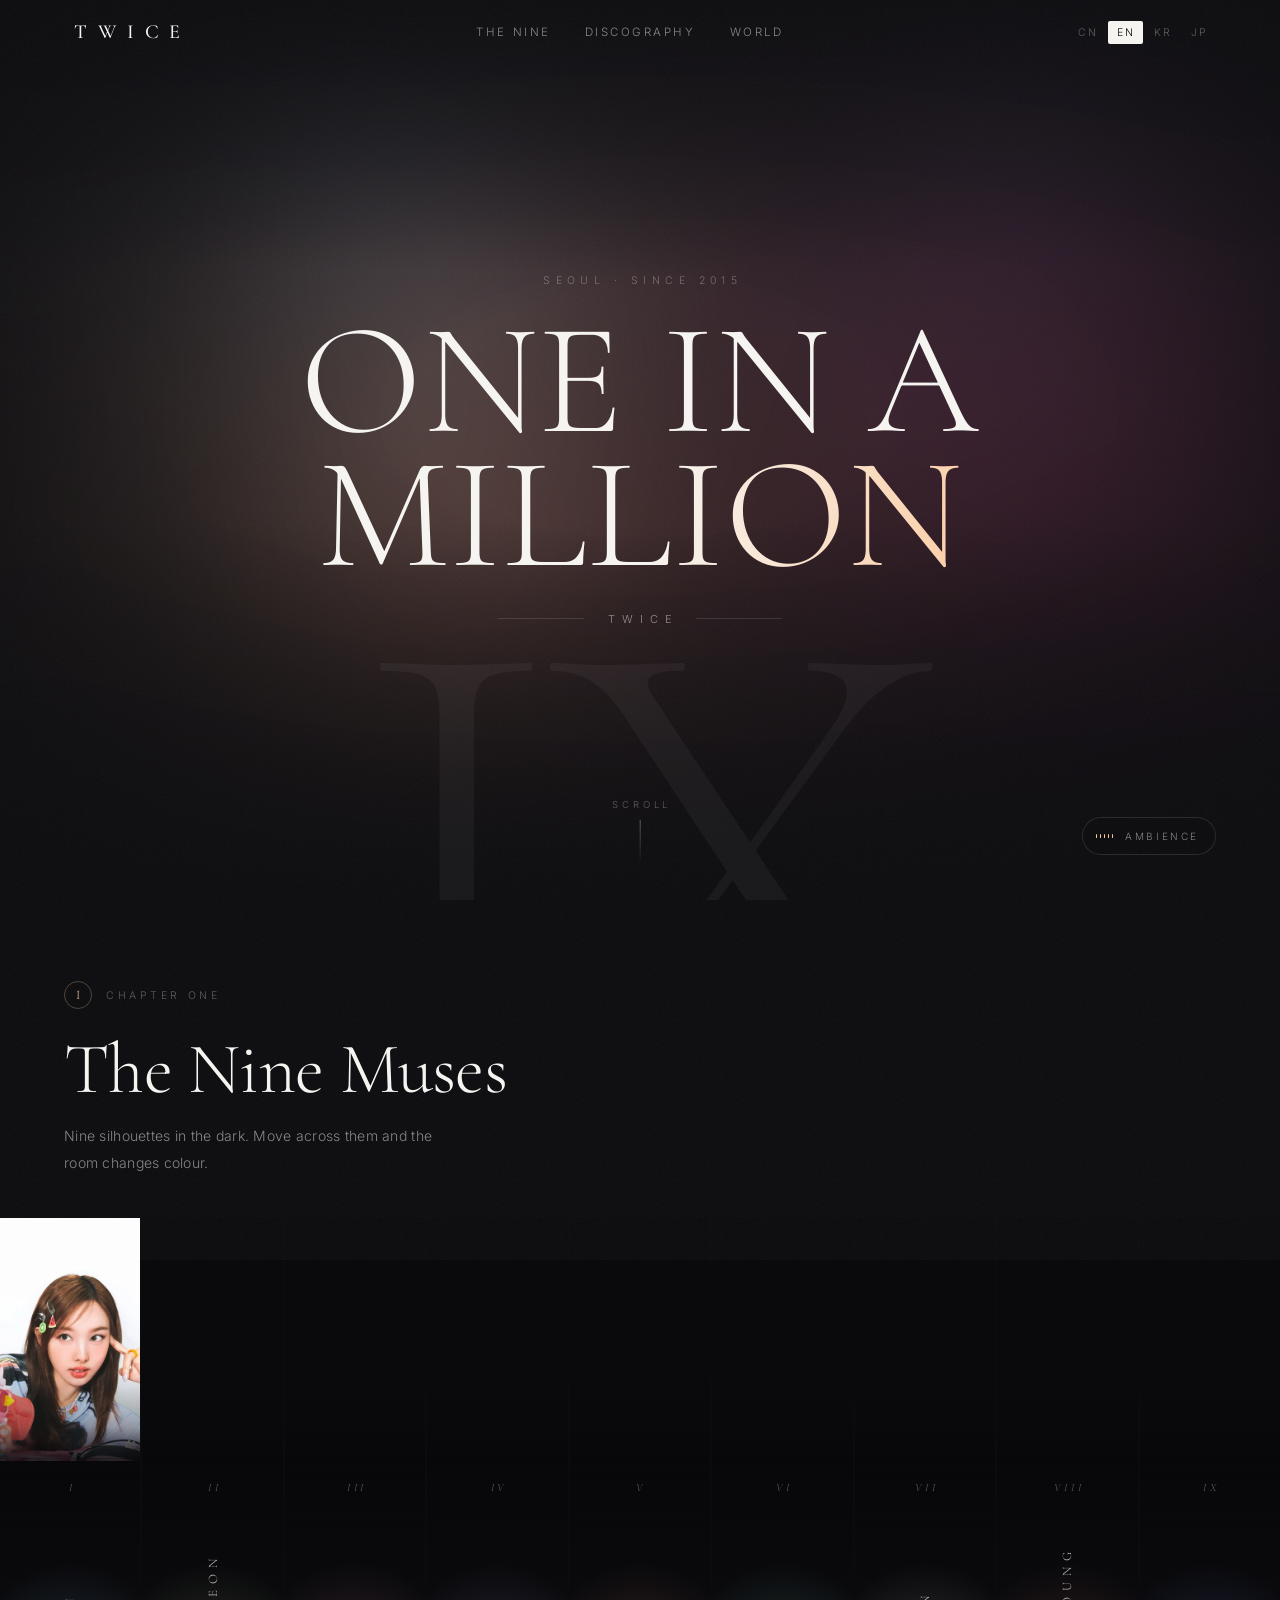
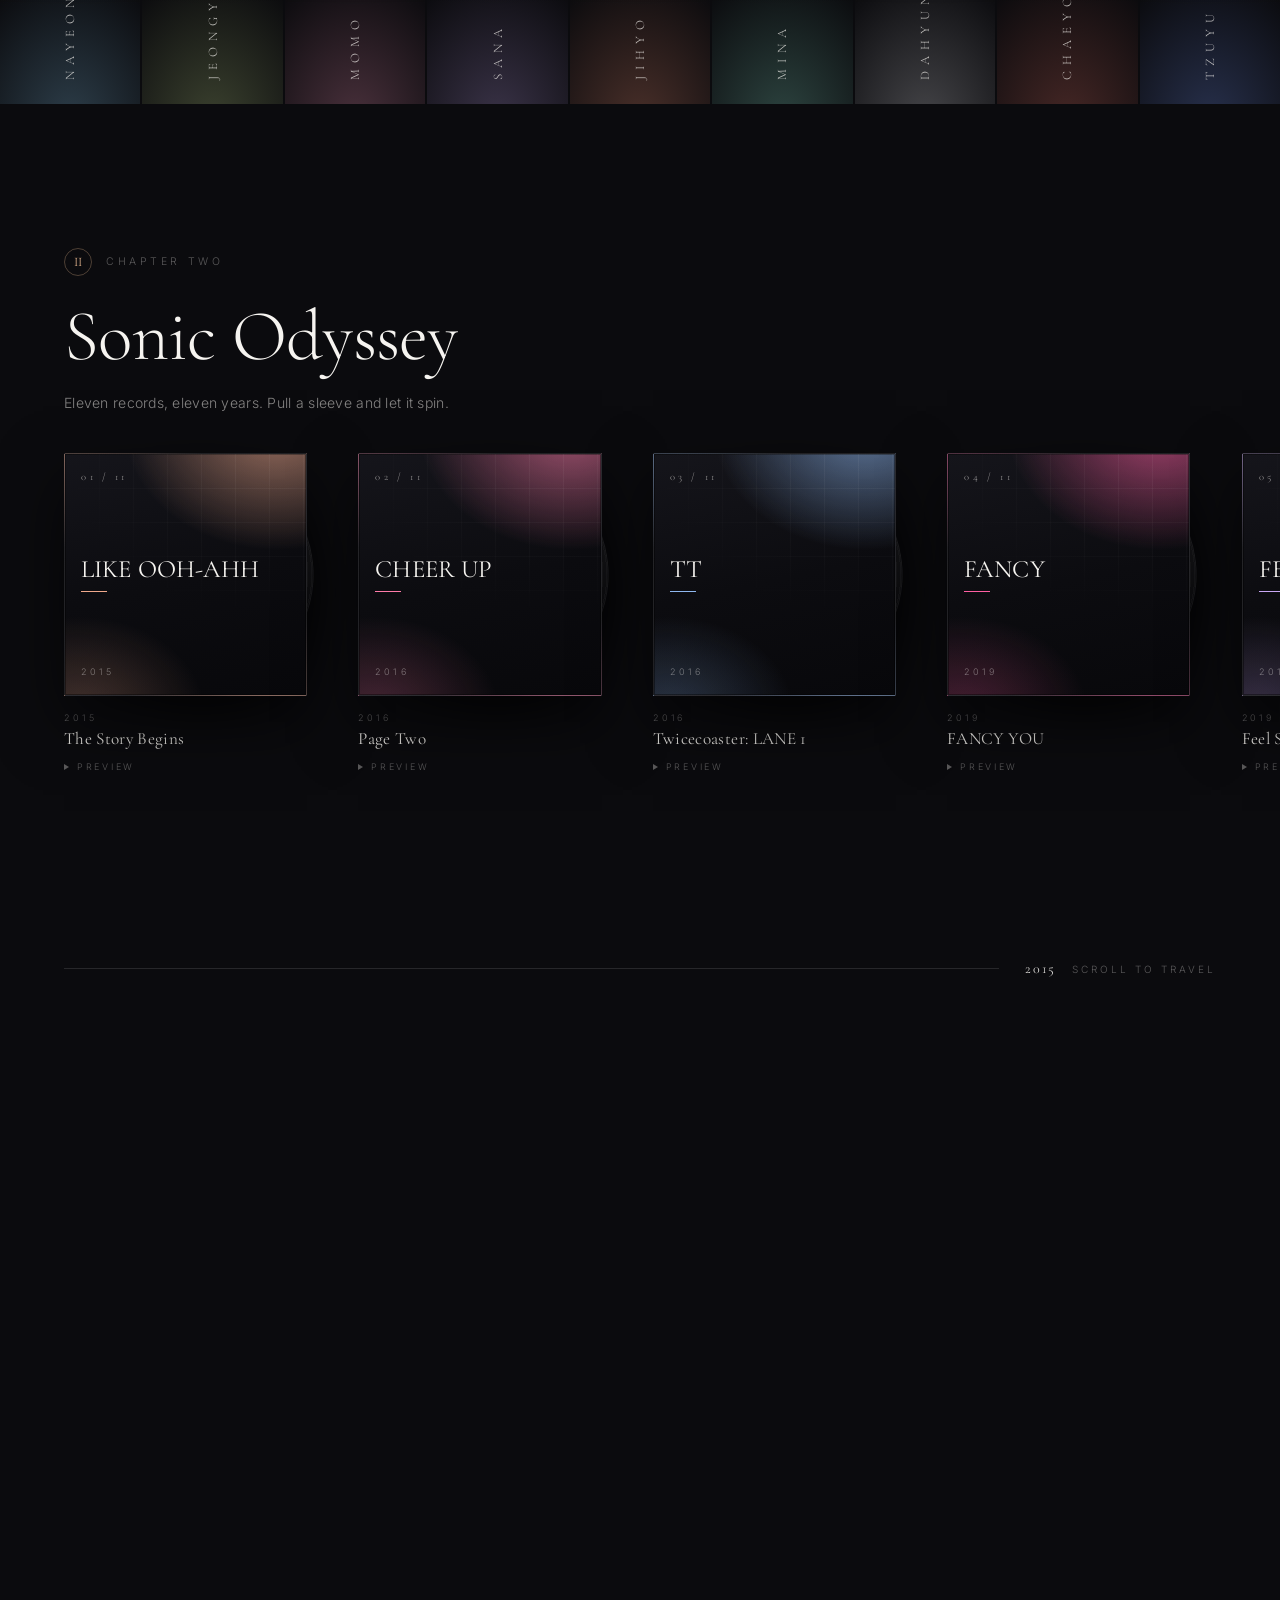
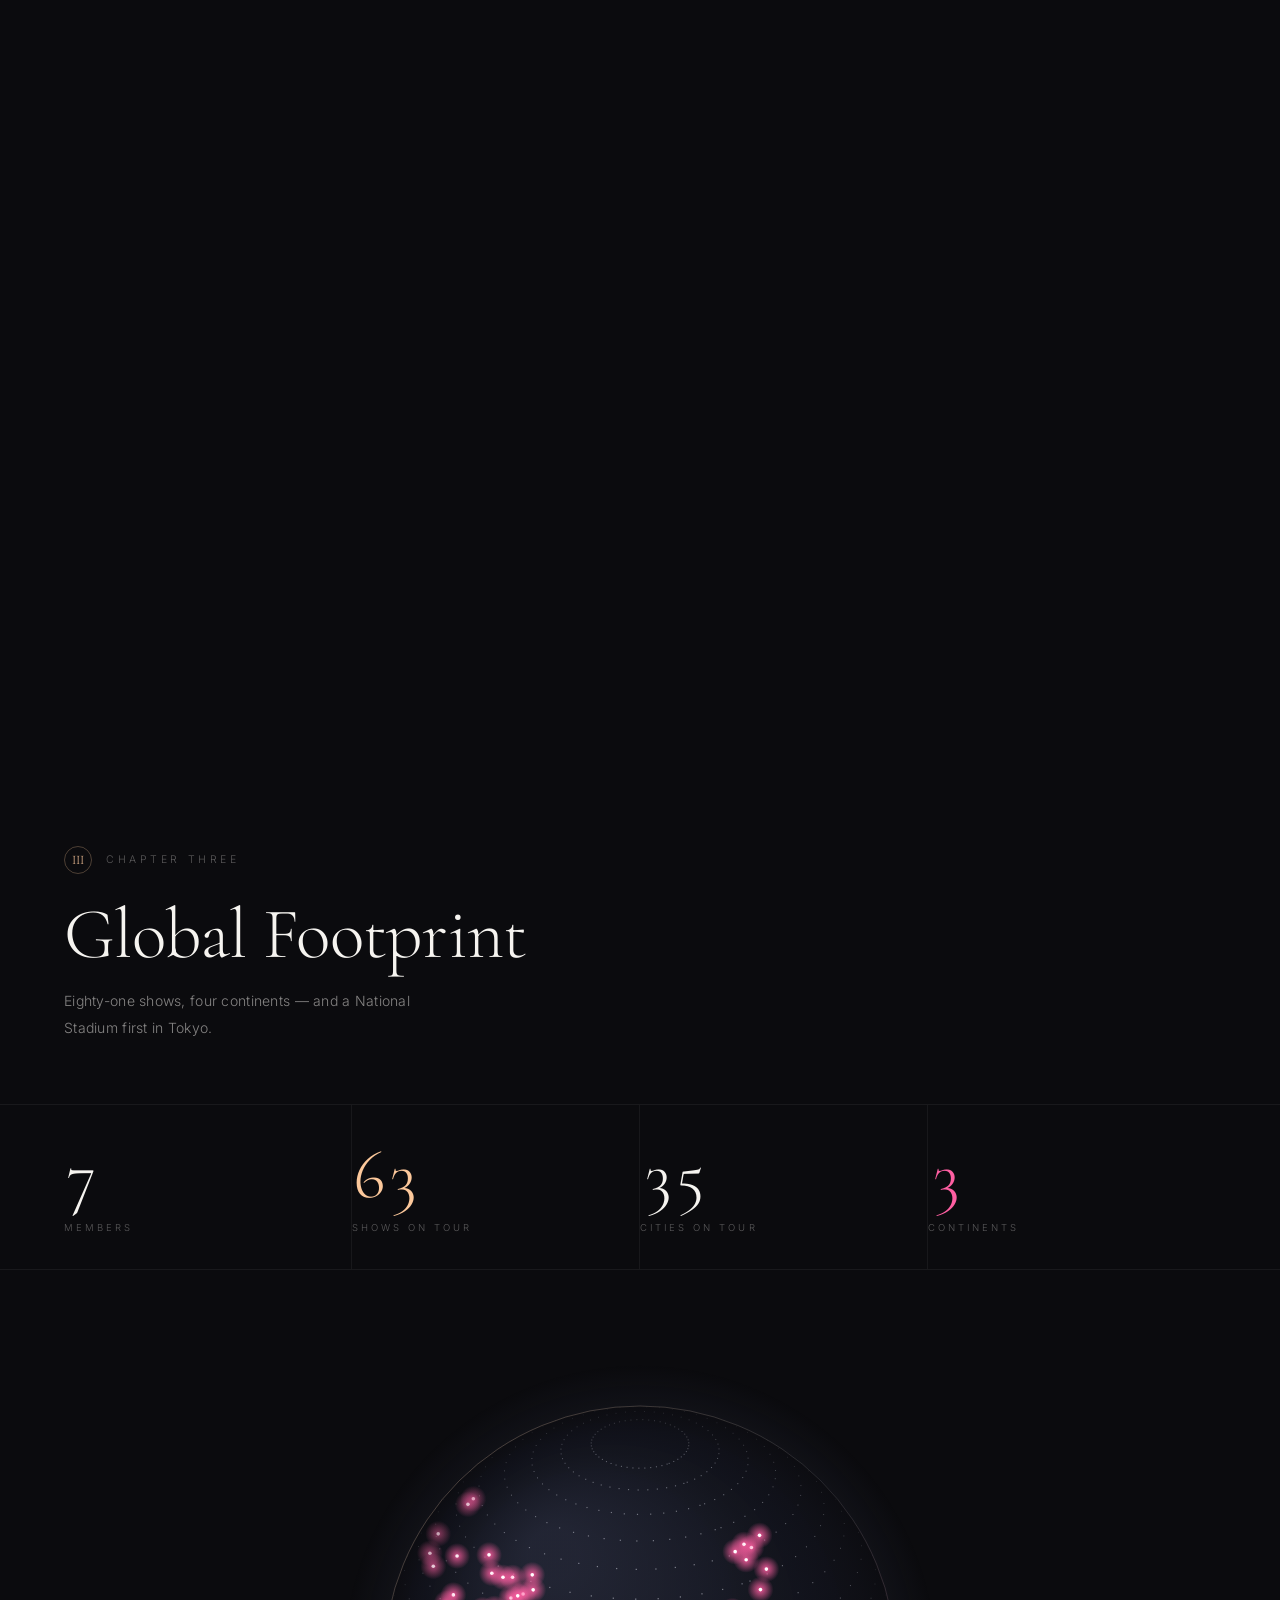
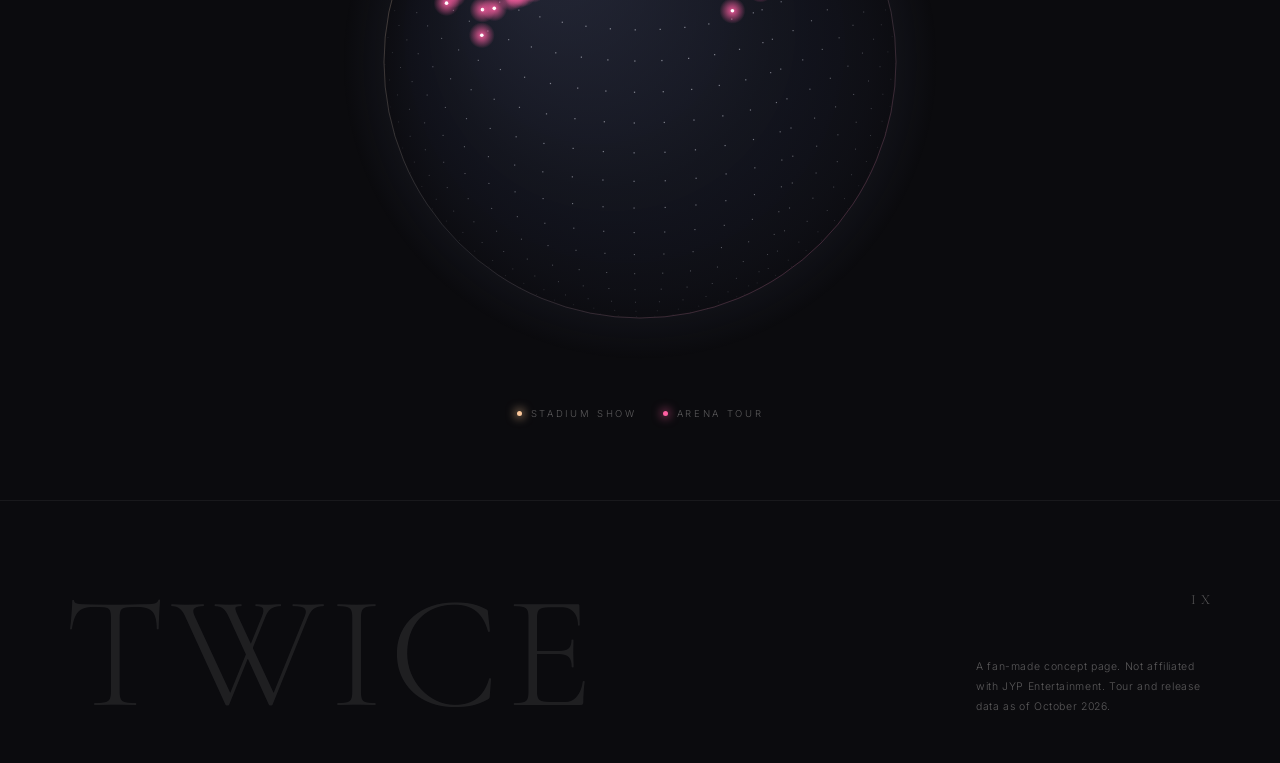
==== commit d1dd59f2: "feat(twice): 编年史与全球足迹更新到 2026，生肖岁次改为按系统年份推算 编年史：补到 11 张，末三张为 THIS IS FOR（2025）、ME+YOU（2025）、 Bye Bye" ====
--- a/twice/index.html
+++ b/twice/index.html
@@ -105,8 +105,8 @@
 
     <div class="stats">
       <div class="stat"><b data-count="9" data-suffix="">0</b><span data-i18n="fp.s1">Members</span></div>
-      <div class="stat"><b data-count="20" data-suffix="M+">0</b><span data-i18n="fp.s2">Albums sold</span></div>
-      <div class="stat"><b data-count="120" data-suffix="+">0</b><span data-i18n="fp.s3">Shows played</span></div>
+      <div class="stat"><b data-count="81" data-suffix="">0</b><span data-i18n="fp.s2">Shows on tour</span></div>
+      <div class="stat"><b data-count="45" data-suffix="">0</b><span data-i18n="fp.s3">Cities on tour</span></div>
       <div class="stat"><b data-count="4" data-suffix="">0</b><span data-i18n="fp.s4">Continents</span></div>
     </div>
 
@@ -118,8 +118,8 @@
       </div>
       <div class="globe-card" id="globeCard" aria-live="polite">
         <p class="gc-kicker" id="gcKicker">Tokyo</p>
-        <h3 id="gcTitle">Nissan Stadium</h3>
-        <p id="gcDesc">Two nights, 140,000 candy lights.</p>
+        <h3 id="gcTitle">Japan National Stadium</h3>
+        <p id="gcDesc">Three nights, 240,000 — the first foreign act to headline National Stadium.</p>
         <div class="gc-art" id="gcArt"></div>
       </div>
     </div>
--- a/twice/style.css
+++ b/twice/style.css
@@ -269,7 +269,7 @@
 .muses-track{
   display:flex;gap:2px;
   margin-top:clamp(30px,4.6vh,54px);
-  height:clamp(400px,60vh,580px);
+  height:clamp(420px,54vh,500px);
 }
 .muse{
   position:relative;flex:1 1 0;min-width:0;overflow:hidden;
@@ -278,16 +278,19 @@
 }
 .muse:hover,.muse:focus-visible,.muse.is-open{flex-grow:5.4}
 .muse-art{
-  position:absolute;inset:0;
-  background:
-    radial-gradient(120% 62% at 50% 110%, color-mix(in srgb,var(--c1) 46%,transparent), transparent 64%),
-    radial-gradient(74% 48% at 50% 2%, color-mix(in srgb,var(--c2) 26%,transparent), transparent 70%),
-    linear-gradient(180deg,#15151b 0%,#0B0B0F 58%,#070709 100%);
-  filter:grayscale(.52) brightness(.8) contrast(1.04);
-  transform:scale(1.02);
-  transition:filter 1.1s var(--ease),transform 1.4s var(--ease);
-}
-.muse:hover .muse-art,.muse:focus-visible .muse-art,.muse.is-open .muse-art{filter:none;transform:scale(1.05)}
+  position:absolute;inset:0;overflow:hidden;background:#0A0A0D;
+}
+/* 收起时是一张 3:4 的照片卡（上半格），展开时生长成全幅 */
+.muse-art img{
+  position:absolute;left:0;top:0;
+  display:block;width:100%;height:50%;
+  /* 细条只裁左右，纵向给多少都不影响取景 */
+  object-fit:cover;object-position:50% 50%;
+  transition:height 1s var(--ease),object-position 1s var(--ease);
+}
+.muse:hover .muse-art img,.muse:focus-visible .muse-art img,.muse.is-open .muse-art img{
+  height:100%;object-position:50% var(--pos,22%);
+}
 /* 展开时浮起一个巨大的首字母，杂志式的版式重心 */
 .muse::before{
   content:attr(data-initial);
@@ -297,20 +300,22 @@
   opacity:0;transition:opacity .9s var(--ease) .1s;
 }
 .muse:hover::before,.muse:focus-visible::before,.muse.is-open::before{opacity:1}
-/* 光带：制造"打光"的假象 */
+/* 照片下缘融进黑底 + 底部主色渗光 */
 .muse-art::before{
-  content:"";position:absolute;inset:0;
+  content:"";position:absolute;inset:0;z-index:1;
   background:
-    linear-gradient(102deg,transparent 38%,rgba(255,255,255,.10) 48%,transparent 58%),
-    radial-gradient(42% 28% at 50% 58%, rgba(255,255,255,.14), transparent 72%);
-  mix-blend-mode:screen;opacity:.4;
-  transition:opacity 1s var(--ease);
-}
-.muse:hover .muse-art::before,.muse.is-open .muse-art::before{opacity:.85}
+    linear-gradient(180deg, rgba(7,7,9,0) 0%, rgba(7,7,9,0) 32%, rgba(7,7,9,.34) 43%, rgba(7,7,9,.88) 49.5%, rgba(7,7,9,.5) 62%, rgba(7,7,9,0) 80%),
+    radial-gradient(120% 46% at 50% 104%, color-mix(in srgb,var(--c1) 26%,transparent), transparent 72%);
+  transition:opacity .9s var(--ease);
+}
+.muse:hover .muse-art::before,.muse:focus-visible .muse-art::before,.muse.is-open .muse-art::before{opacity:.25}
+/* 展开时文字要压在照片上，底部补一层遮罩 */
 .muse-art::after{
-  content:"";position:absolute;inset:0;
-  background:linear-gradient(180deg,transparent 46%,rgba(7,7,9,.55) 78%,rgba(7,7,9,.92));
-}
+  content:"";position:absolute;inset:0;z-index:1;
+  background:linear-gradient(180deg,transparent 34%,rgba(7,7,9,.38) 56%,rgba(7,7,9,.82) 78%,rgba(7,7,9,.95) 100%);
+  opacity:0;transition:opacity .7s var(--ease);
+}
+.muse:hover .muse-art::after,.muse:focus-visible .muse-art::after,.muse.is-open .muse-art::after{opacity:1}
 /* 卡片底部那道 1px 光，悬停时从中间展开 */
 .muse::after{
   content:"";position:absolute;left:0;right:0;bottom:0;height:1px;z-index:4;
@@ -320,12 +325,12 @@
 }
 .muse:hover::after,.muse:focus-visible::after,.muse.is-open::after{transform:scaleX(1)}
 .muse-index{
-  position:absolute;top:20px;left:0;right:0;text-align:center;z-index:2;
+  position:absolute;top:calc(50% + 20px);left:0;right:0;text-align:center;z-index:2;
   font-family:var(--serif);font-style:italic;font-size:11px;letter-spacing:.34em;
-  color:rgba(246,244,240,.34);text-indent:.34em;
-  transition:color .6s var(--ease);
-}
-.muse:hover .muse-index{color:rgba(246,244,240,.6)}
+  color:rgba(246,244,240,.4);text-indent:.34em;
+  transition:color .6s var(--ease),opacity .5s var(--ease);
+}
+.muse:hover .muse-index,.muse.is-open .muse-index{opacity:0}
 .muse-name{
   position:absolute;bottom:24px;left:50%;transform:translateX(-50%) rotate(180deg);
   writing-mode:vertical-rl;
@@ -338,7 +343,9 @@
 }
 .muse-info{
   position:absolute;left:0;right:0;bottom:0;z-index:3;
-  padding:24px 26px 28px;
+  padding:40px 26px 28px;
+  /* 照片底子常常是白棚，文字必须自带一层压暗，否则读不清 */
+  background:linear-gradient(180deg,rgba(7,7,9,0) 0%,rgba(7,7,9,.5) 9%,rgba(7,7,9,.82) 26%,rgba(7,7,9,.94) 52%,rgba(7,7,9,.97) 100%);
   opacity:0;transform:translateY(20px);
   transition:opacity .6s var(--ease) .14s,transform .9s var(--ease) .14s;
   pointer-events:none;
@@ -366,10 +373,11 @@
 
 @media (max-width:820px){
   .muses-track{height:auto;flex-direction:column;gap:4px}
-  .muse{height:118px;flex:none;transition:height .8s var(--ease)}
-  .muse:hover,.muse:focus-visible,.muse.is-open{flex-grow:0;height:330px}
-  /* 触屏没有 hover，收起态就得多露一点颜色，否则九张全是黑的 */
-  .muse-art{filter:grayscale(.34) brightness(.92) contrast(1.02)}
+  .muse{height:150px;flex:none;transition:height .8s var(--ease)}
+  .muse:hover,.muse:focus-visible,.muse.is-open{flex-grow:0;height:340px}
+  /* 触屏是横向长条，照片直接铺满整行 */
+  .muse-art img{height:100%;object-position:50% var(--posM,50%)}
+  .muse:hover .muse-art img,.muse.is-open .muse-art img{object-position:50% var(--pos,42%)}
   /* 底部那道光改成左侧竖线，像书脊上的色标 */
   .muse::after{
     left:0;right:auto;top:0;bottom:0;width:2px;height:auto;
@@ -385,7 +393,11 @@
   .muse:hover .muse-name,.muse.is-open .muse-name{transform:translateY(-8px)}
   .muse-index{text-align:left;left:22px;top:auto;bottom:52px;font-size:10px}
   .muse-info{padding:22px}
-  .muse-art::after{background:linear-gradient(180deg,transparent 30%,rgba(7,7,9,.72) 70%,rgba(7,7,9,.94))}
+  .muse-art::before{background:radial-gradient(120% 46% at 50% 104%, color-mix(in srgb,var(--c1) 26%,transparent), transparent 72%)}
+  .muse-art::after{
+    opacity:1;
+    background:linear-gradient(180deg,rgba(7,7,9,.35) 0%,rgba(7,7,9,0) 34%,rgba(7,7,9,.62) 66%,rgba(7,7,9,.95) 100%);
+  }
 }
 
 /* ============================================================
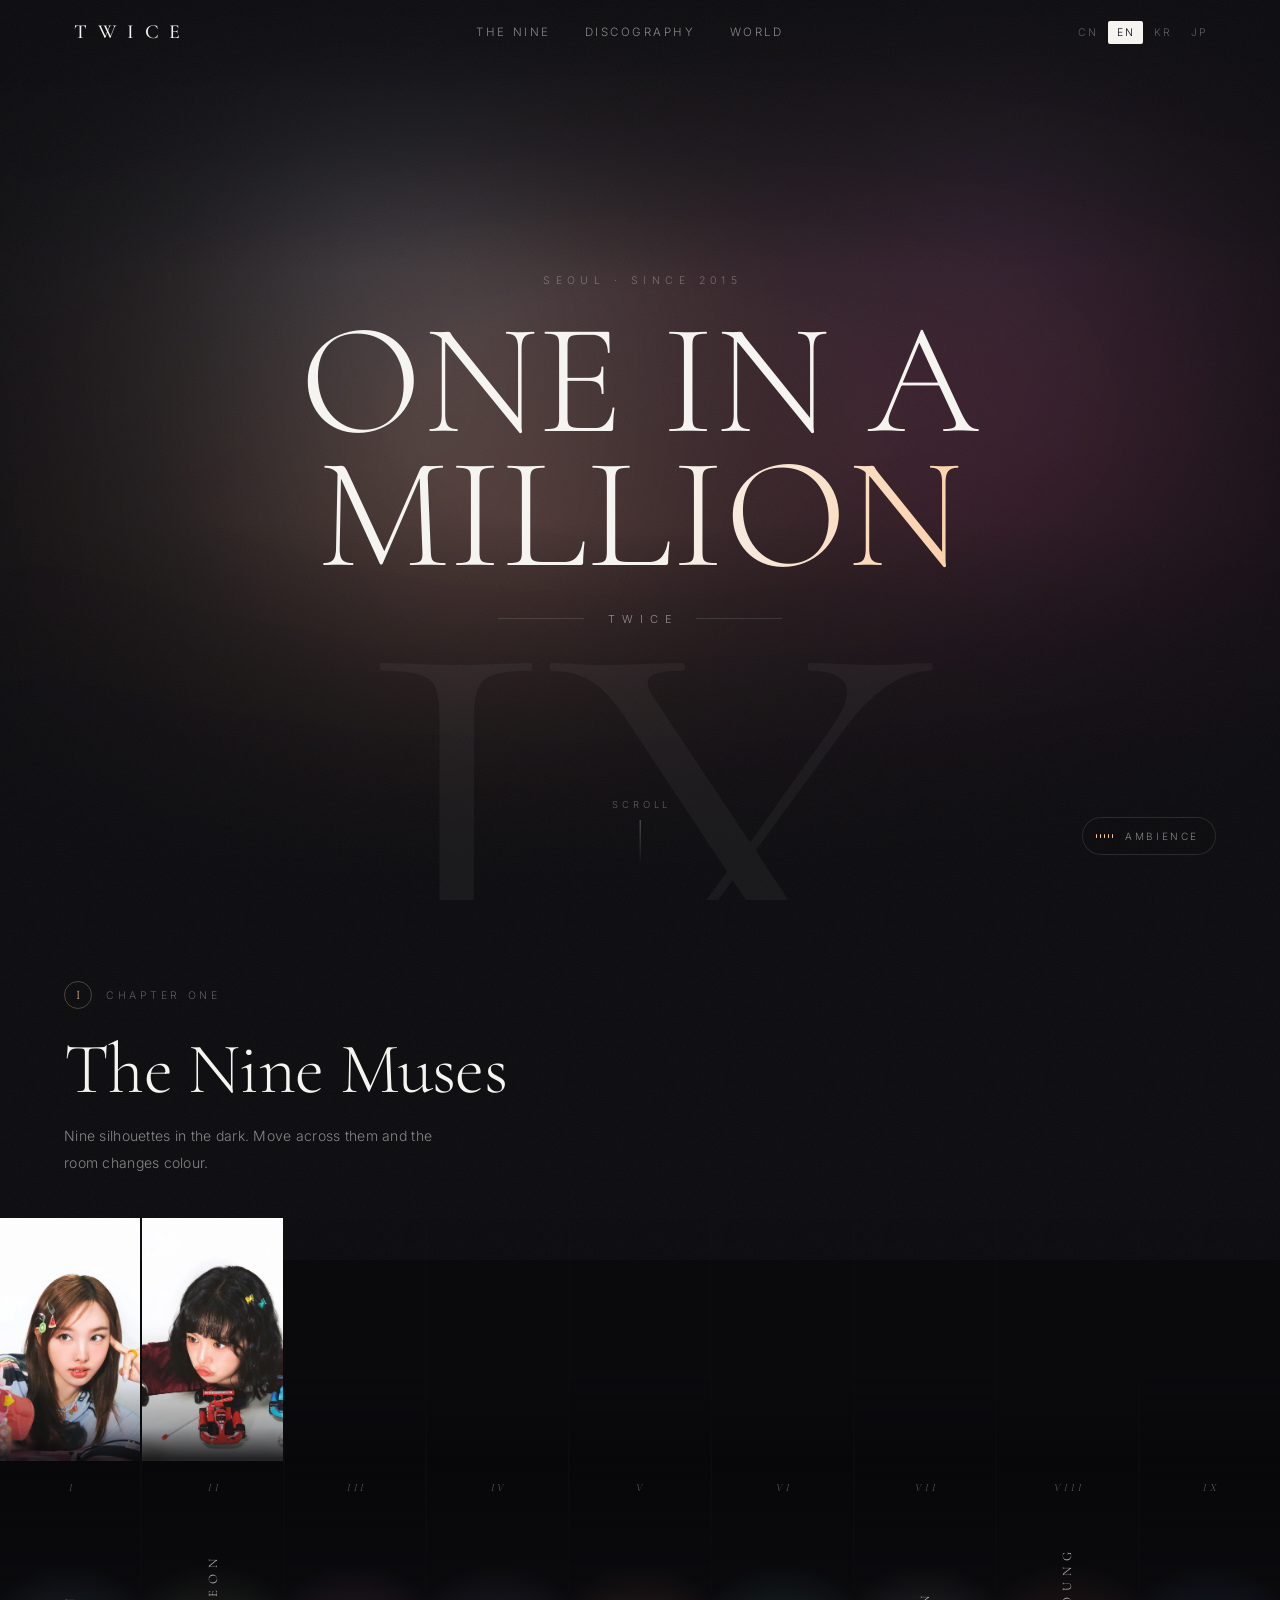
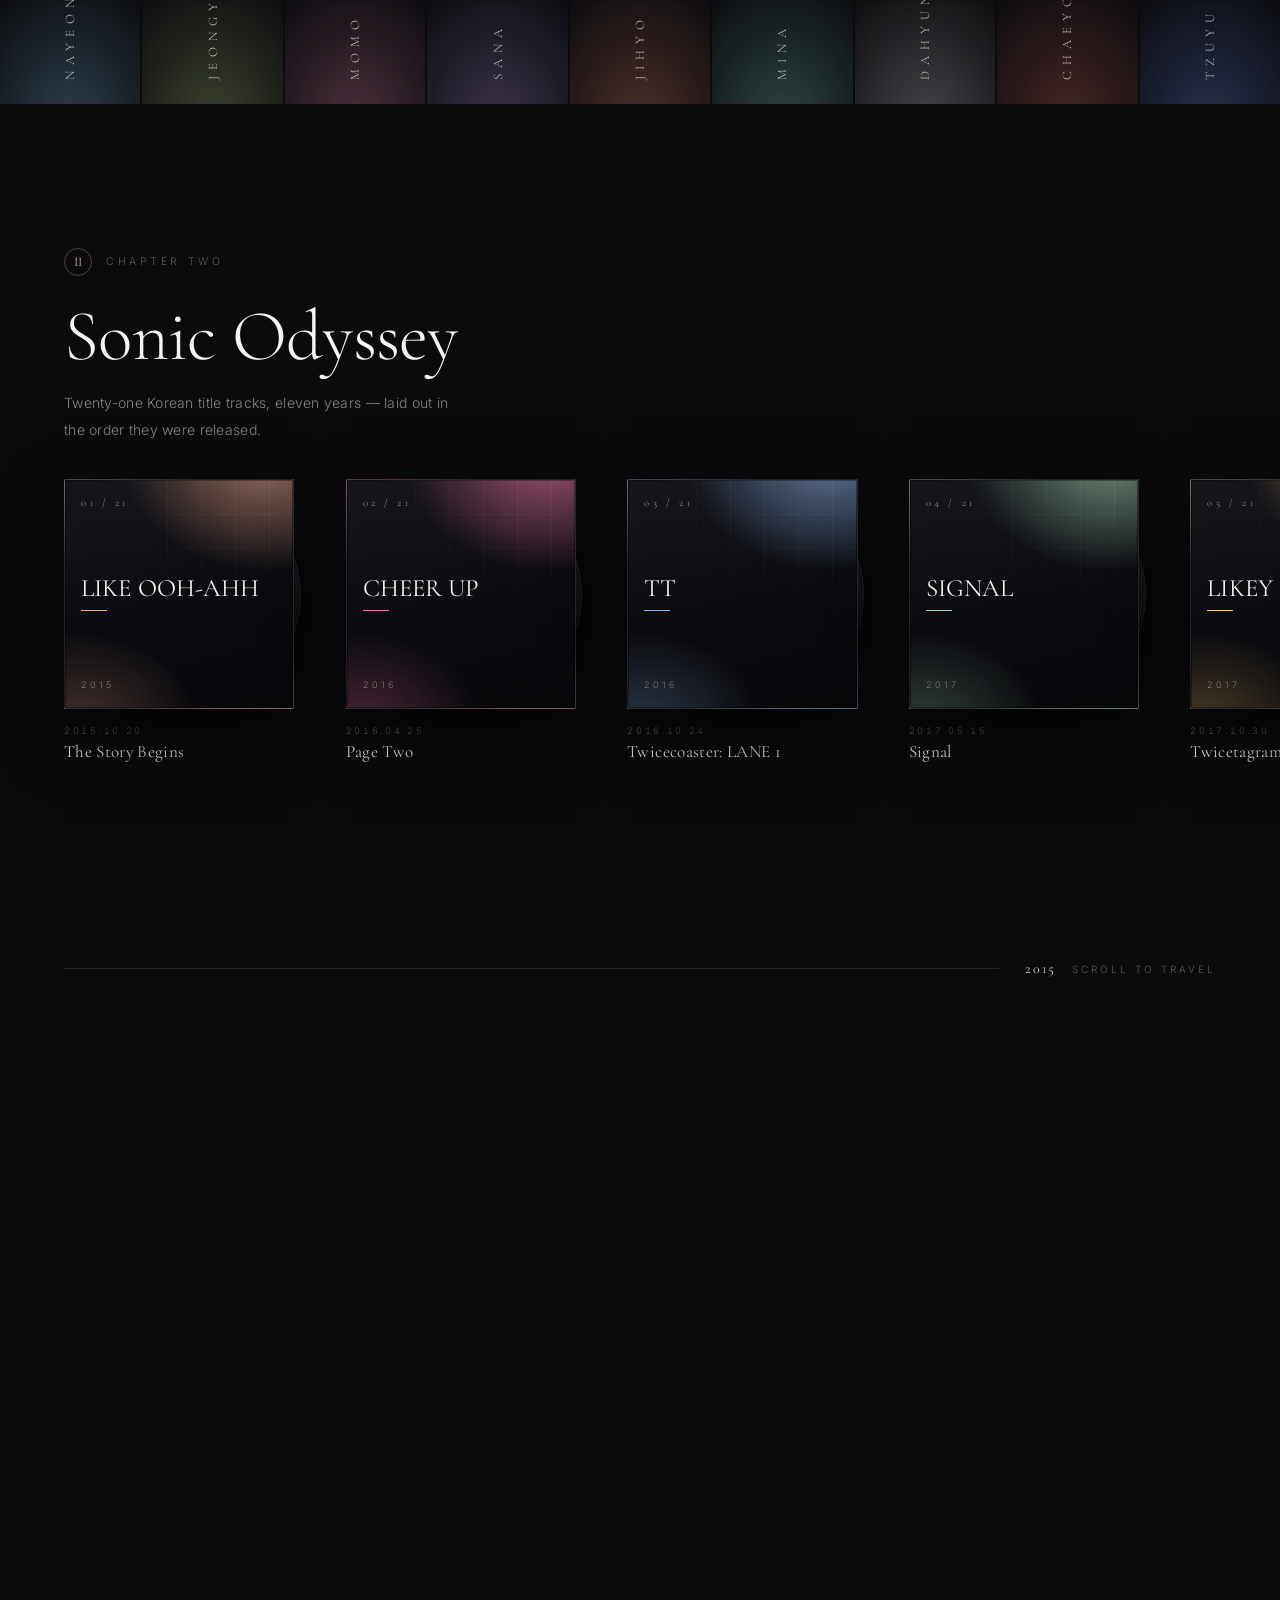
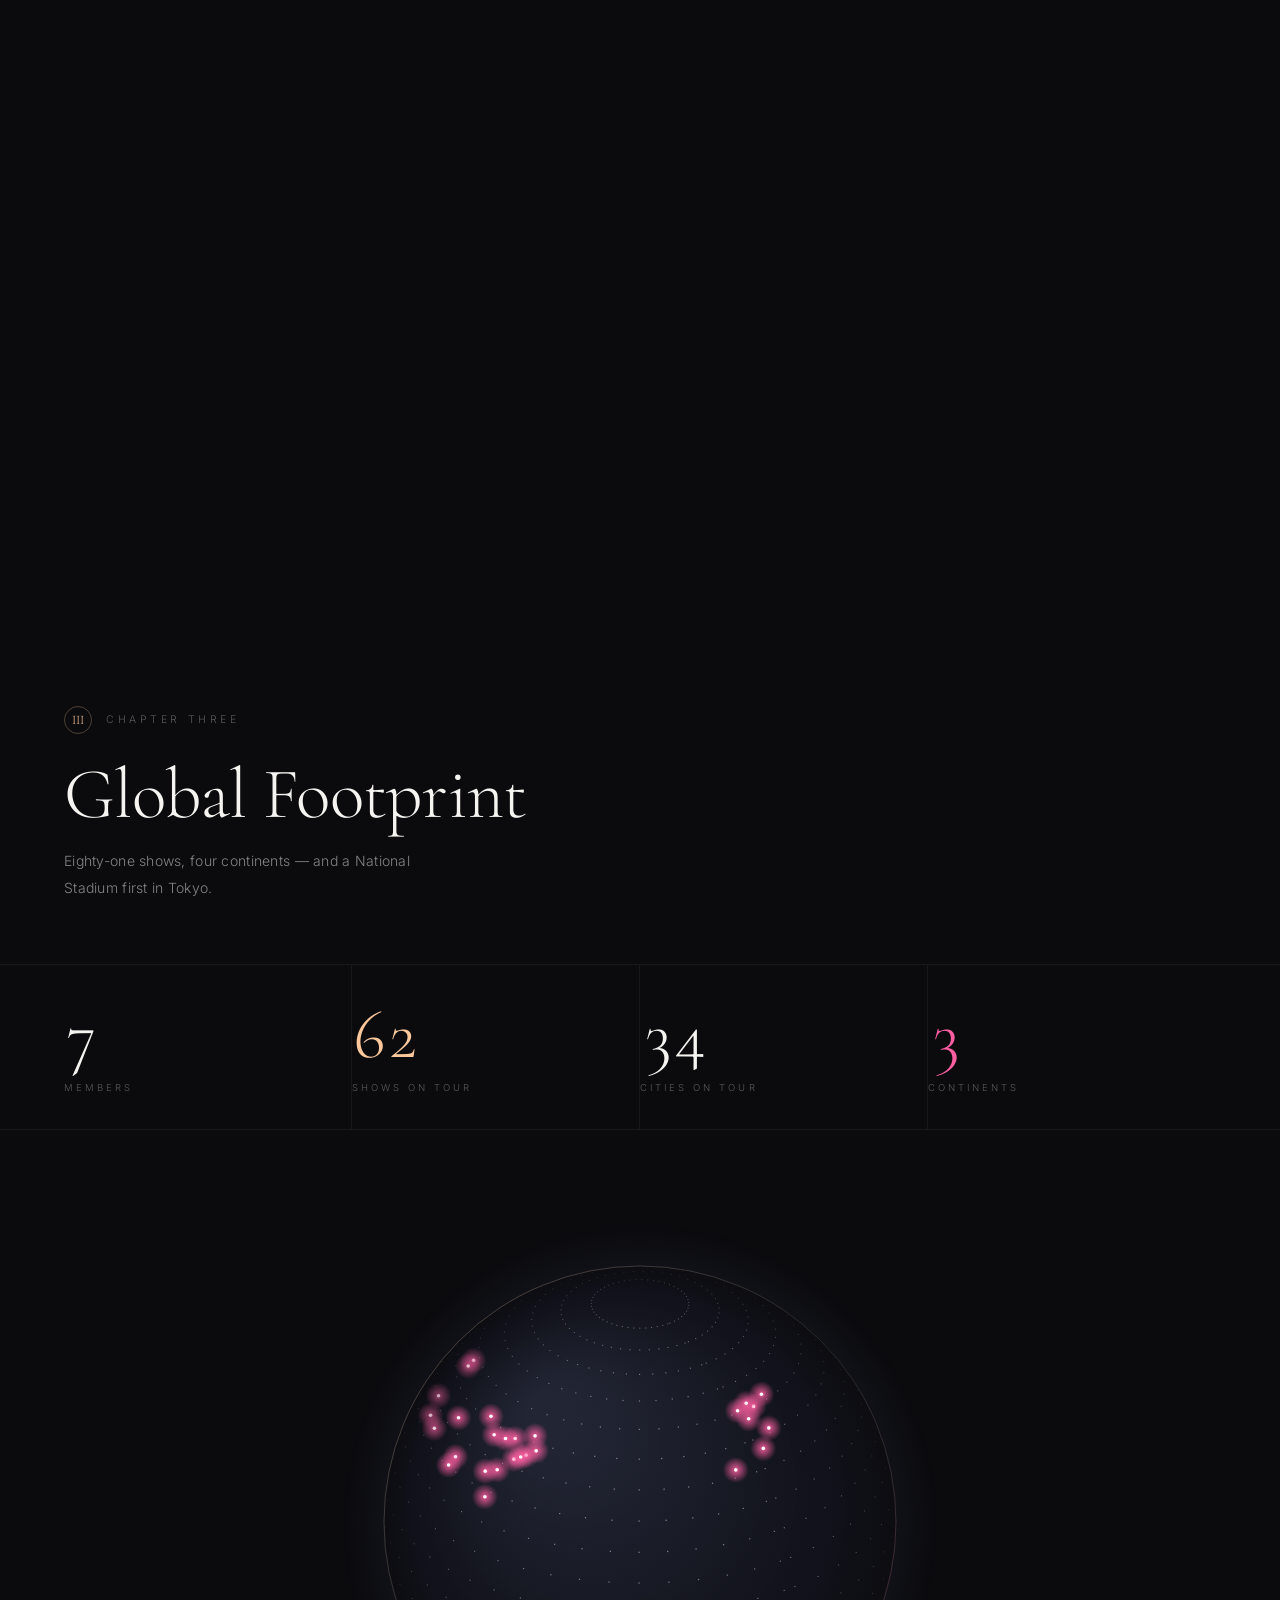
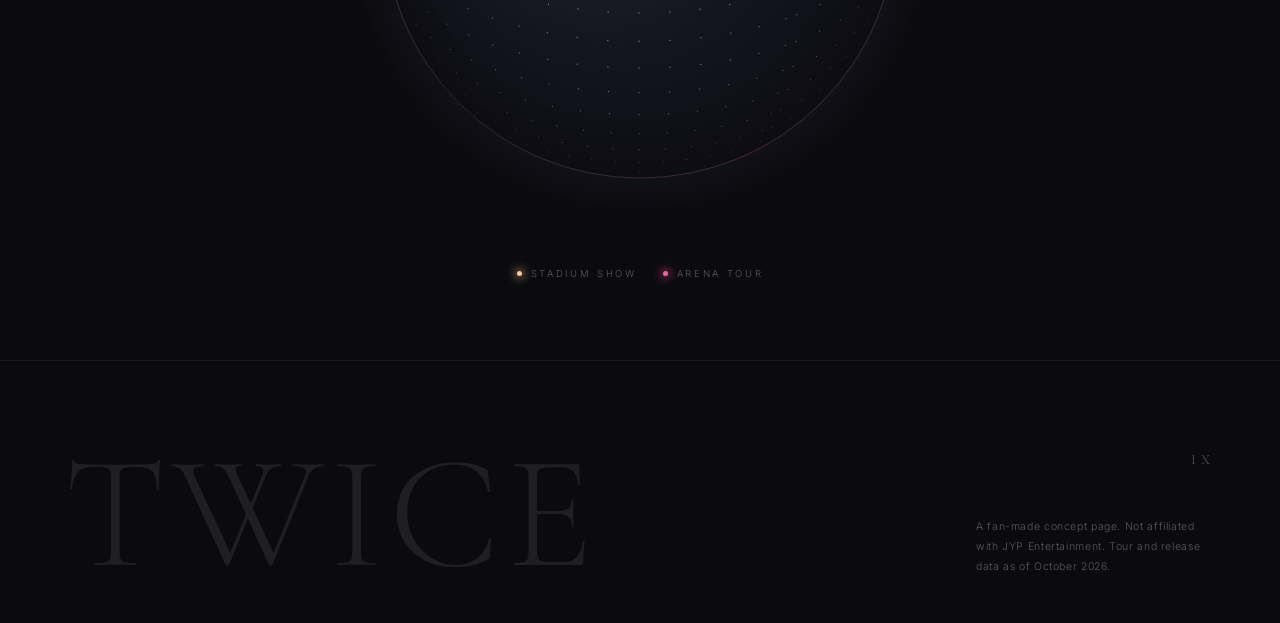
==== commit bd7cdac6: "feat(twice): 音乐编年史改为 21 首韩专主打，移除试听 - 唱片墙 11 张 → 21 张，按发行时间排列：Like OOH-AHH(2015.10) 到 ME+YOU(2025.10)" ====
--- a/twice/index.html
+++ b/twice/index.html
@@ -83,7 +83,7 @@
       <header class="sec-head ody-head">
         <p class="sec-kicker"><span>II</span> <em data-i18n="ody.kicker">Chapter Two</em></p>
         <h2 class="sec-title" data-i18n="ody.title">Sonic Odyssey</h2>
-        <p class="sec-lead" data-i18n="ody.lead">Eight records, one decade. Pull a sleeve and let it spin.</p>
+        <p class="sec-lead" data-i18n="ody.lead">Twenty-one Korean title tracks, eleven years — laid out in the order they were released.</p>
       </header>
       <div class="ody-viewport">
         <div class="ody-track" id="odyTrack"></div>
--- a/twice/style.css
+++ b/twice/style.css
@@ -403,7 +403,7 @@
 /* ============================================================
    音乐编年史：横向黑胶墙
    ============================================================ */
-.odyssey{position:relative;height:420vh;z-index:1}
+.odyssey{position:relative;height:760vh;z-index:1}
 .ody-sticky{
   position:sticky;top:0;height:100svh;overflow:hidden;
   display:flex;flex-direction:column;justify-content:center;
@@ -416,7 +416,7 @@
   padding:0 var(--pad);
   will-change:transform;
 }
-.album{flex:0 0 auto;width:clamp(210px,19vw,286px);cursor:pointer;outline:none}
+.album{flex:0 0 auto;width:clamp(200px,18vw,270px)}
 .sleeve{position:relative;width:100%;aspect-ratio:1;perspective:900px}
 .vinyl{
   position:absolute;top:3%;left:3%;width:94%;height:94%;border-radius:50%;
@@ -437,8 +437,6 @@
   box-shadow:0 0 0 1px rgba(255,255,255,.12);
 }
 .album:hover .vinyl{transform:translateX(30%) rotate(0deg)}
-.album.is-playing .vinyl{animation:spin 6s linear infinite}
-@keyframes spin{from{transform:translateX(30%) rotate(0deg)}to{transform:translateX(30%) rotate(360deg)}}
 
 .cover{
   position:absolute;inset:0;overflow:hidden;
@@ -487,28 +485,11 @@
   position:relative;
 }
 .album-meta{margin-top:16px;display:flex;flex-direction:column;gap:5px}
-.album-meta .yr{font-size:9px;letter-spacing:.32em;color:var(--mute-2)}
+.album-meta .dt{font-size:9px;letter-spacing:.3em;color:var(--mute-2);font-variant-numeric:tabular-nums}
 .album-meta h3{
   margin:0;font-family:var(--serif);font-weight:400;
   font-size:clamp(15px,1.34vw,19px);letter-spacing:.02em;color:rgba(246,244,240,.9);
 }
-.album-meta .pl{
-  margin:7px 0 0;display:flex;align-items:center;gap:8px;
-  font-size:9px;letter-spacing:.3em;text-transform:uppercase;color:var(--mute-2);
-  transition:color .4s var(--ease);
-}
-.album-meta .pl i{
-  display:block;width:0;height:0;
-  border-left:5px solid currentColor;
-  border-top:3.5px solid transparent;border-bottom:3.5px solid transparent;
-  transition:transform .4s var(--ease);
-}
-.album:hover .album-meta .pl,.album:focus-visible .album-meta .pl{color:var(--apricot)}
-.album:hover .album-meta .pl i{transform:translateX(2px)}
-.album.is-playing .album-meta .pl{color:var(--magenta)}
-.album.is-playing .album-meta .pl i{animation:blink 1.1s steps(2) infinite}
-@keyframes blink{50%{opacity:.15}}
-
 .ody-foot{
   margin-top:auto;padding:clamp(26px,4vh,46px) var(--pad) 0;
   display:flex;align-items:center;gap:26px;
